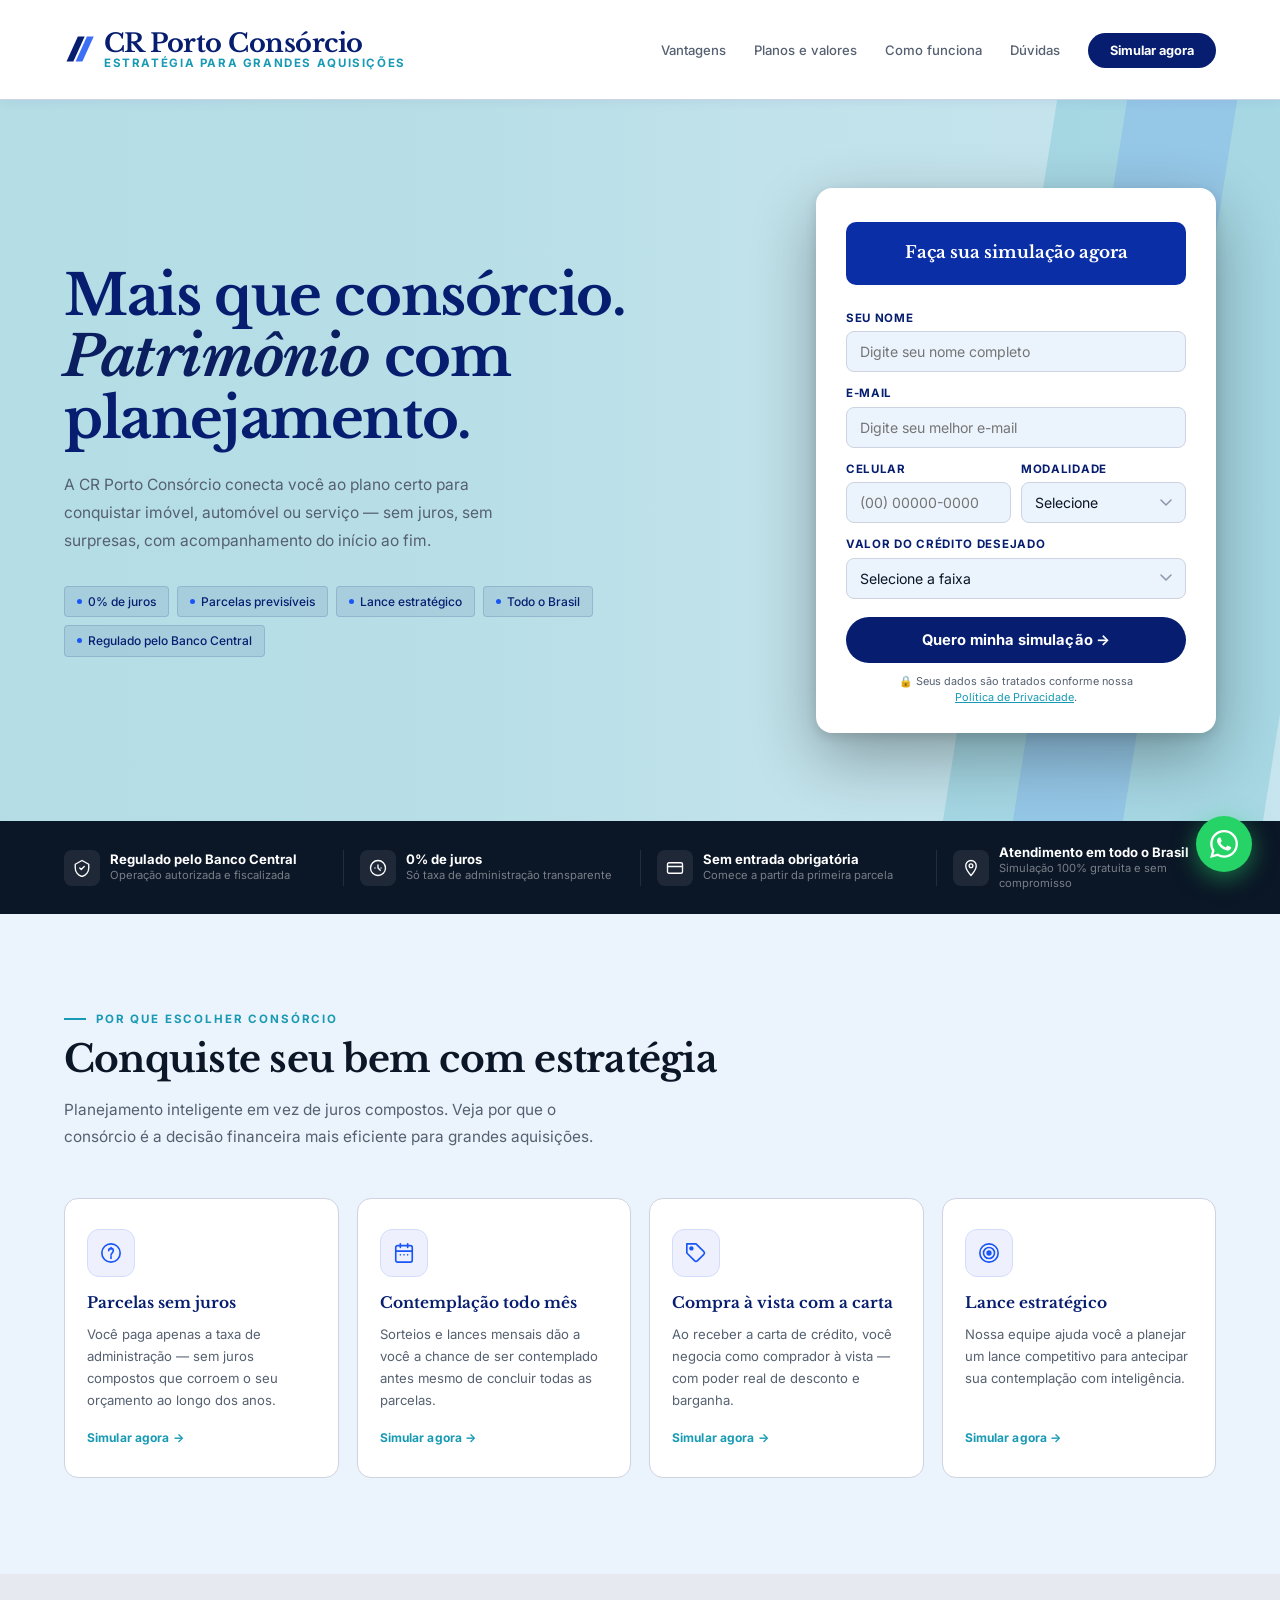
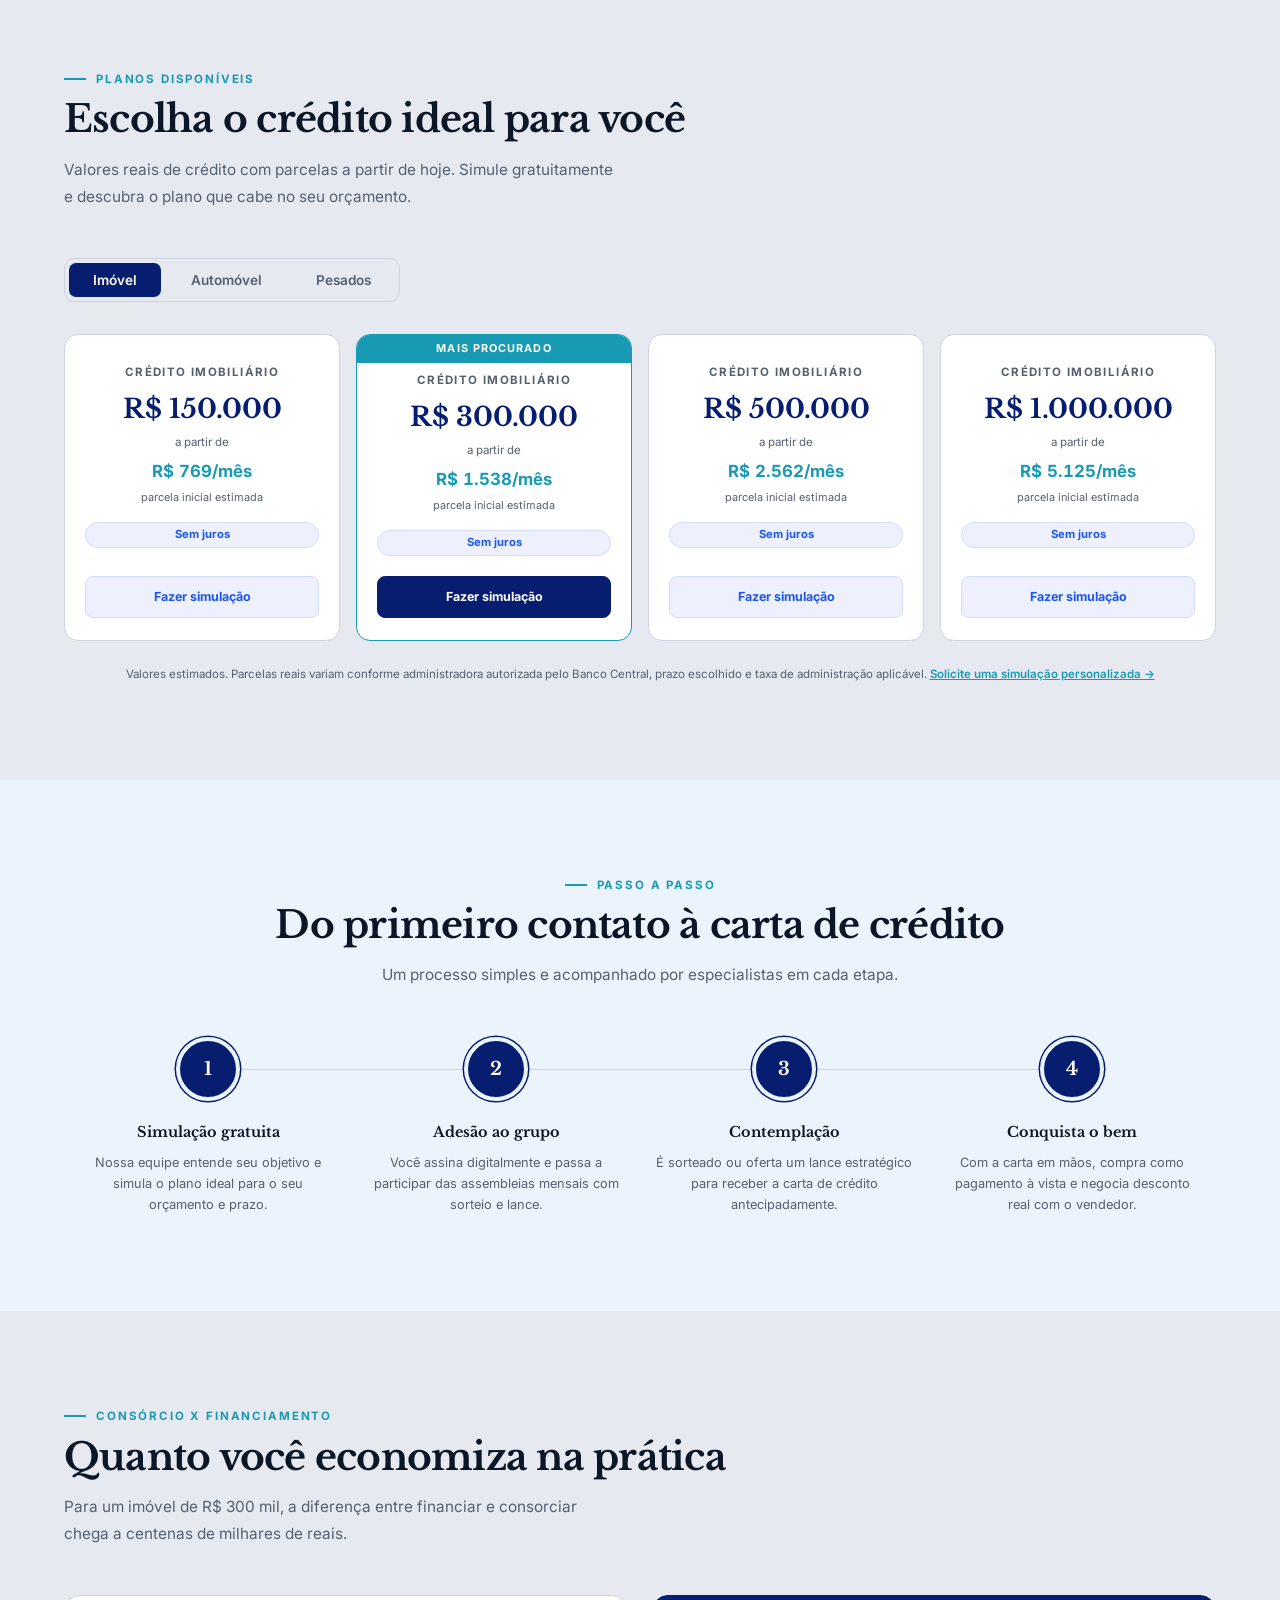
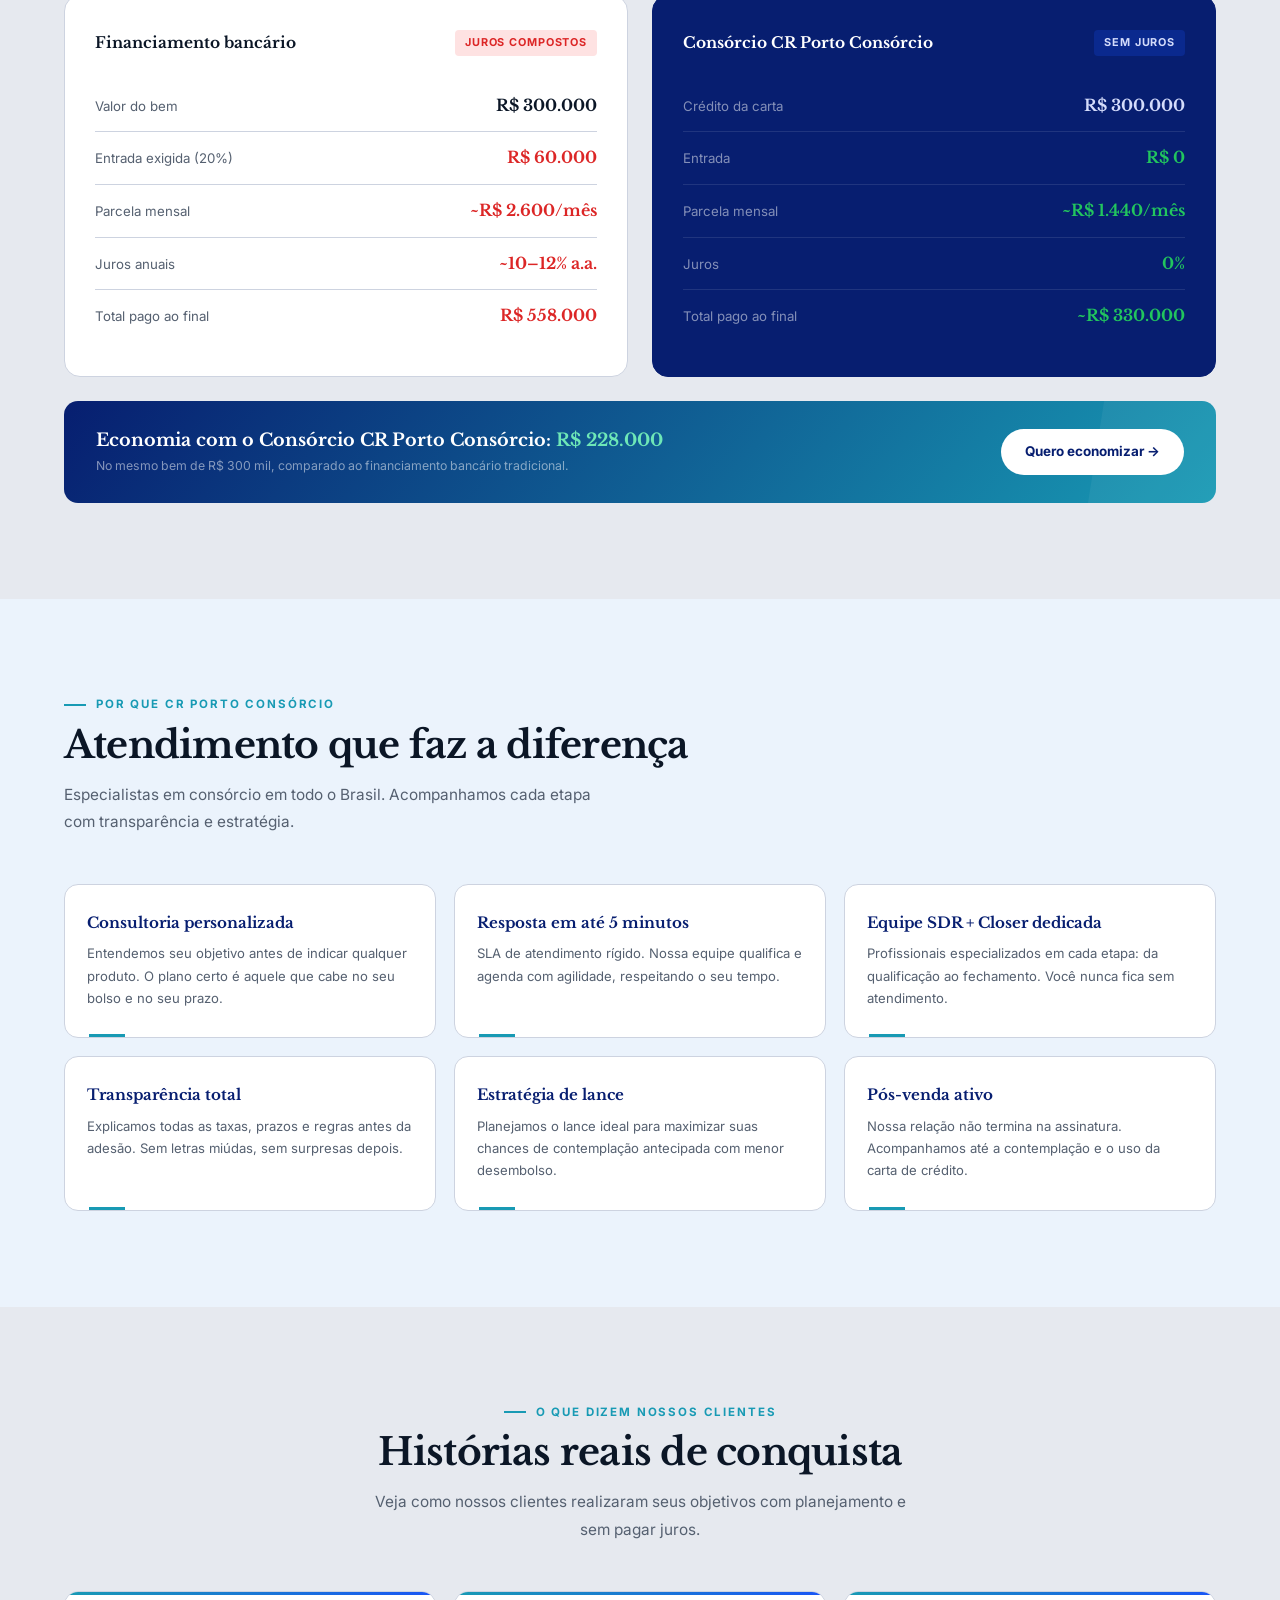
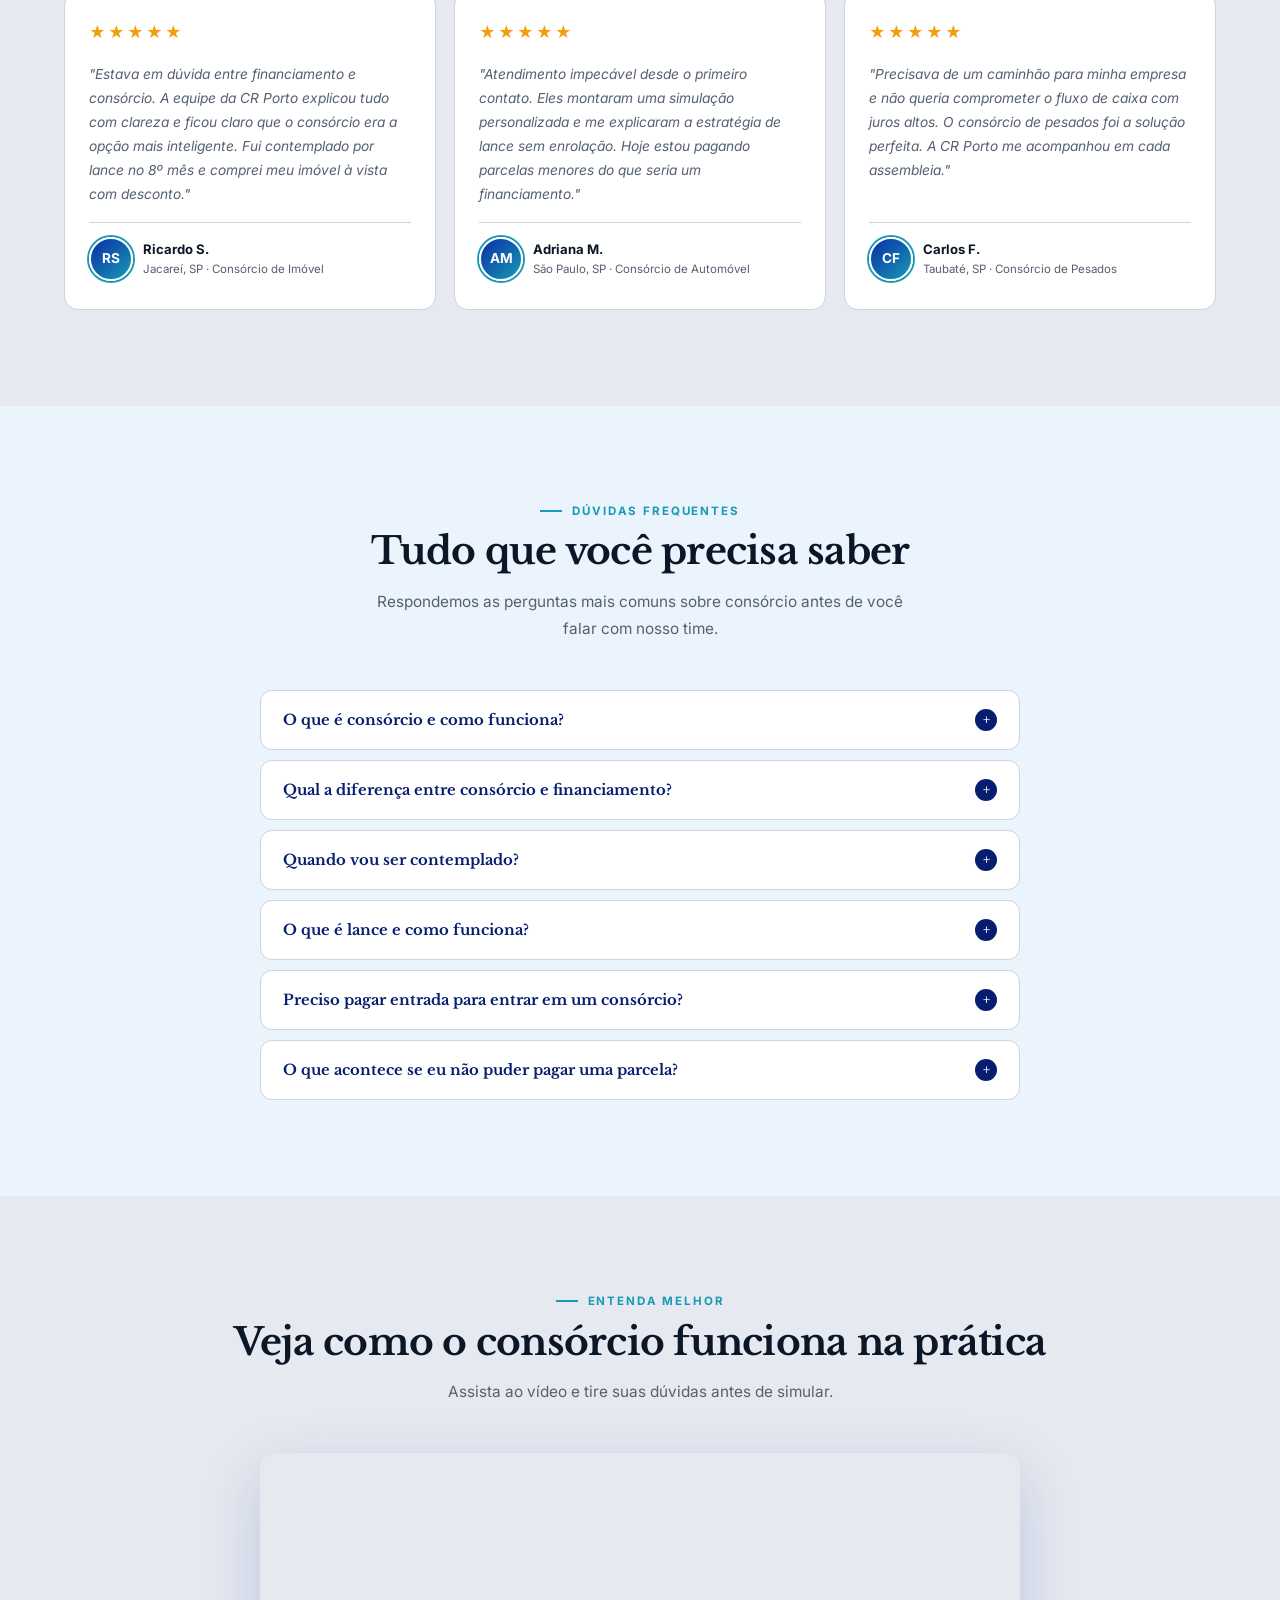
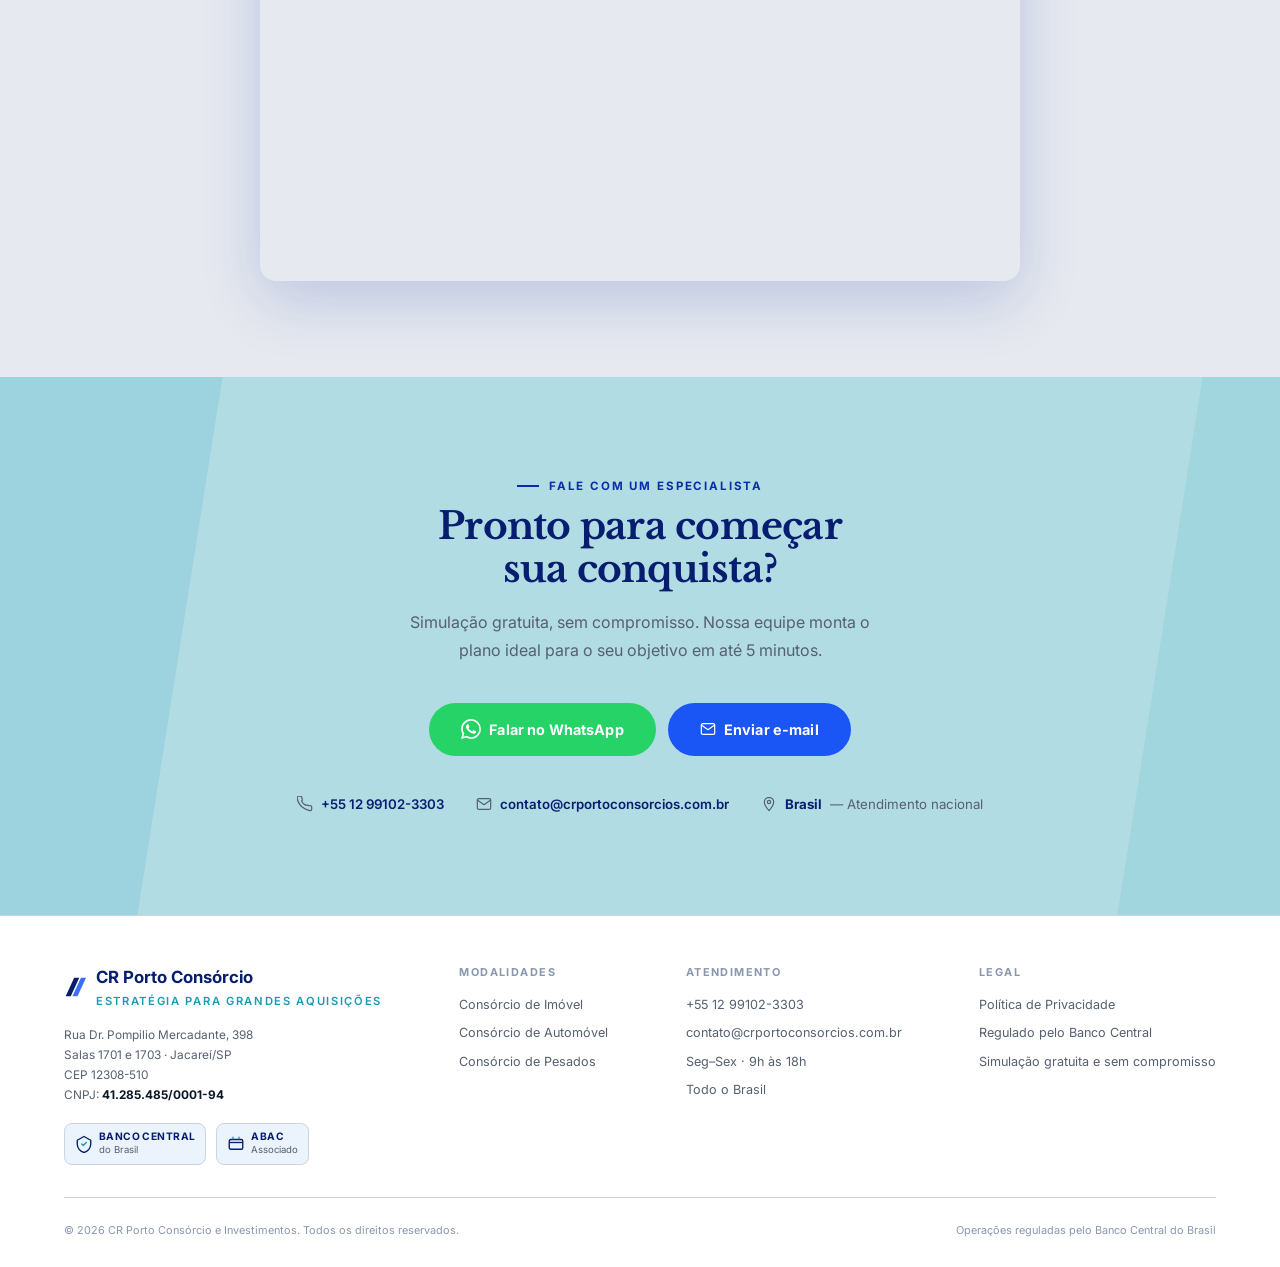
==== index-v2.html @ cae42ac0 "Publica site v2 (novo layout) como index.html; webhook de leads temporariamente sem destino Co-Autho" ====
<!DOCTYPE html>
<html lang="pt-BR">
<head>
<meta charset="UTF-8">
<meta name="viewport" content="width=device-width, initial-scale=1.0">
<meta name="description" content="CR Porto Consórcio — consórcio de imóvel, automóvel e pesados sem juros. Simulação gratuita, atendimento em todo o Brasil. Conquiste seu bem com planejamento.">
<title>CR Porto Consórcio | Consórcio sem juros — Imóvel, Automóvel e Pesados</title>
<link rel="preconnect" href="https://fonts.googleapis.com">
<link rel="stylesheet" href="https://fonts.googleapis.com/css2?family=Libre+Baskerville:ital,wght@0,400;0,700;1,400&family=Inter:wght@400;500;600;700&display=swap">

<style>
  /* === Layout: landing de consórcio, full-bleed sections, max 1160px inner === */
  :root {
    --navy:        #071E70;
    --navy-mid:    #092EA6;
    --teal:        #189ab4;   /* acento secundário — links, ícones */
    --blue:        #1A56F5;   /* acento primário — CTAs, destaques */
    --blue-light:  #D4DCFB;
    --blue-faint:  #EEF1FD;
    --hero-bg:     #B2DCE4;
    --off-white:   #EBF3FC;
    --gray-light:  #E6E9EF;
    --gray-mid:    #8A97AC;
    --graphite:    #0B1626;
    --fg:          #0B1626;
    --fg-muted:    #556070;
    --border:      #CDD3E0;
    --white:       #FFFFFF;
    --bg:          #EBF3FC;

    --font-display: 'Libre Baskerville', Georgia, serif;
    --font-body:    'Inter', system-ui, sans-serif;

    color-scheme: light;
  }

  *, *::before, *::after { box-sizing: border-box; margin: 0; padding: 0; }

  body {
    font-family: var(--font-body);
    background: var(--bg);
    color: var(--fg);
    line-height: 1.6;
    overflow-x: hidden;
  }

  /* ── ACESSIBILIDADE ── */
  :focus-visible {
    outline: 2.5px solid var(--blue);
    outline-offset: 3px;
    border-radius: 4px;
  }

  @media (prefers-reduced-motion: reduce) {
    *, *::before, *::after {
      animation-duration: .01ms !important;
      transition-duration: .01ms !important;
    }
  }

  /* ── SVG LOGO MARK ── */
  .logo-svg { display: block; flex-shrink: 0; }

  /* ── NAV ── */
  nav {
    position: sticky;
    top: env(safe-area-inset-top, 0px);
    z-index: 200;
    background: var(--white);
    display: flex;
    align-items: center;
    justify-content: space-between;
    padding: 0 clamp(16px, 5vw, 64px);
    height: 100px;
    gap: 24px;
    border-bottom: 1px solid var(--border);
    box-shadow: 0 1px 12px rgba(9,46,166,.06);
  }

  .nav-logo {
    display: flex;
    align-items: center;
    gap: 10px;
    text-decoration: none;
    flex-shrink: 0;
  }
  .nav-logo-text { display: flex; flex-direction: column; line-height: 1.1; }
  .nav-logo-name {
    font-family: var(--font-display);
    font-weight: 700;
    font-size: 1.6rem;
    color: var(--navy);
    letter-spacing: -0.02em;
  }
  .nav-logo-tag {
    font-size: 0.72rem;
    font-weight: 700;
    letter-spacing: 0.14em;
    text-transform: uppercase;
    color: var(--teal);
  }

  .nav-links {
    display: flex;
    gap: 28px;
    list-style: none;
    align-items: center;
  }
  .nav-links a {
    font-size: 0.82rem;
    font-weight: 500;
    color: var(--fg-muted);
    text-decoration: none;
    transition: color .2s;
  }
  .nav-links a:hover { color: var(--navy); }
  .nav-cta {
    background: var(--navy) !important;
    color: var(--white) !important;
    font-weight: 700 !important;
    font-size: 0.8rem !important;
    padding: 10px 22px;
    border-radius: 100px;
    white-space: nowrap;
    transition: background .18s !important;
  }
  .nav-cta:hover { background: var(--teal) !important; }

  .nav-menu-btn {
    display: none;
    background: none;
    border: none;
    cursor: pointer;
    padding: 4px;
    flex-direction: column;
    gap: 5px;
  }
  .nav-menu-btn span {
    display: block;
    width: 22px;
    height: 2px;
    background: var(--navy);
    border-radius: 2px;
  }

  /* ── HERO ── */
  .hero-scene {
    position: absolute;
    inset: 0;
    z-index: 1;
    pointer-events: none;
    background: linear-gradient(
      to right,
      rgba(178,220,228,0.92) 0%,
      rgba(178,220,228,0.72) 38%,
      rgba(178,220,228,0.28) 62%,
      rgba(178,220,228,0.08) 100%
    );
  }
  /* ── HERO ── */
  .hero {
    background: #C8E5EE url('https://images.pexels.com/photos/12263245/pexels-photo-12263245.jpeg?auto=compress&cs=tinysrgb&w=1600&fit=crop') center/cover no-repeat;
    position: relative;
    overflow: hidden;
    padding: clamp(52px, 7vw, 88px) clamp(16px, 5vw, 64px);
    display: grid;
    grid-template-columns: 1fr 400px;
    gap: 56px;
    align-items: center;
    min-height: 560px;
  }

  .hero-diag {
    position: absolute;
    inset: 0;
    pointer-events: none;
    z-index: 2;
    overflow: hidden;
  }
  .hero-diag::before {
    content: '';
    position: absolute;
    top: -15%; right: -40px;
    width: 320px; height: 130%;
    background: var(--teal);
    transform: skewX(-9deg);
    opacity: .18;
  }
  .hero-diag::after {
    content: '';
    position: absolute;
    top: -15%; right: 100px;
    width: 110px; height: 130%;
    background: var(--blue);
    transform: skewX(-9deg);
    opacity: .12;
  }

  .hero-text { position: relative; z-index: 2; }

  .hero h1 {
    font-family: var(--font-display);
    font-size: clamp(2.1rem, 4.8vw, 3.5rem);
    font-weight: 700;
    line-height: 1.1;
    color: var(--navy);
    text-wrap: balance;
    margin-bottom: 22px;
    letter-spacing: -.025em;
  }
  .hero h1 em {
    font-style: italic;
    color: #0A1E60;
  }

  .hero-sub {
    font-size: .97rem;
    color: var(--fg-muted);
    max-width: 480px;
    line-height: 1.78;
    margin-bottom: 32px;
  }

  .hero-tags {
    display: flex;
    flex-wrap: wrap;
    gap: 8px;
  }
  .hero-tag {
    display: flex;
    align-items: center;
    gap: 6px;
    background: rgba(7,30,112,.08);
    border: 1px solid rgba(7,30,112,.14);
    border-radius: 4px;
    padding: 5px 12px;
    font-size: .75rem;
    font-weight: 500;
    color: var(--navy);
    white-space: nowrap;
  }
  .hero-tag-dot {
    width: 5px; height: 5px;
    border-radius: 50%;
    background: var(--blue);
    flex-shrink: 0;
  }

  /* ── FORM CARD ── */
  .hero-form-wrap { position: relative; z-index: 2; }
  .form-card {
    background: var(--white);
    border-radius: 16px;
    padding: 34px 30px 28px;
    box-shadow: 0 24px 64px rgba(0,0,0,.32), 0 4px 12px rgba(0,0,0,.12);
  }
  .form-card-top {
    background: var(--navy-mid);
    border-radius: 10px;
    padding: 18px 20px;
    margin-bottom: 24px;
    text-align: center;
  }
  .form-card-top-title {
    font-family: var(--font-display);
    font-size: 1.05rem;
    font-weight: 700;
    color: var(--white);
  }

  .form-group {
    display: flex;
    flex-direction: column;
    gap: 4px;
    margin-bottom: 12px;
  }
  .form-group label {
    font-size: .72rem;
    font-weight: 700;
    color: var(--navy);
    letter-spacing: .06em;
    text-transform: uppercase;
  }
  .form-group input,
  .form-group select {
    border: 1.5px solid var(--border);
    border-radius: 8px;
    padding: 11px 13px;
    font-family: var(--font-body);
    font-size: .88rem;
    color: var(--fg);
    background: var(--off-white);
    outline: none;
    transition: border-color .18s, background .18s;
    width: 100%;
    -webkit-appearance: none;
    appearance: none;
  }
  .form-group select {
    background-image: url("data:image/svg+xml,%3Csvg xmlns='http://www.w3.org/2000/svg' width='12' height='8' viewBox='0 0 12 8'%3E%3Cpath d='M1 1l5 5 5-5' stroke='%238A97AC' stroke-width='1.5' fill='none' stroke-linecap='round' stroke-linejoin='round'/%3E%3C/svg%3E");
    background-repeat: no-repeat;
    background-position: right 13px center;
    padding-right: 36px;
  }
  .form-group input:focus,
  .form-group select:focus {
    border-color: var(--teal);
    background: var(--white);
  }
  .form-group input[aria-invalid="true"],
  .form-group select[aria-invalid="true"] {
    border-color: #DC2626;
  }
  .form-error {
    font-size: .72rem;
    color: #DC2626;
    display: none;
    margin-top: 2px;
  }
  .form-row { display: grid; grid-template-columns: 1fr 1fr; gap: 10px; }

  .btn-submit {
    width: 100%;
    background: var(--navy);
    color: var(--white);
    font-family: var(--font-body);
    font-weight: 700;
    font-size: .92rem;
    padding: 14px;
    border-radius: 100px;
    border: none;
    cursor: pointer;
    margin-top: 6px;
    transition: background .18s, transform .14s;
    letter-spacing: .01em;
  }
  .btn-submit:hover { background: var(--teal); transform: translateY(-1px); }

  .form-privacy {
    text-align: center;
    font-size: .68rem;
    color: var(--fg-muted);
    margin-top: 10px;
    line-height: 1.5;
  }
  .form-privacy a { color: var(--teal); text-decoration: underline; }

  /* ── TRUST STRIP ── */
  .trust-strip {
    background: var(--graphite);
    padding: 24px clamp(16px, 5vw, 64px);
  }
  .trust-inner {
    max-width: 1160px;
    margin: 0 auto;
    display: flex;
    justify-content: space-between;
    align-items: center;
    gap: 16px;
    flex-wrap: wrap;
  }
  .trust-item {
    display: flex;
    align-items: center;
    gap: 10px;
    flex: 1;
    min-width: 180px;
  }
  .trust-icon {
    width: 36px; height: 36px;
    border-radius: 8px;
    background: rgba(255,255,255,.08);
    display: flex; align-items: center; justify-content: center;
    font-size: 1rem;
    flex-shrink: 0;
  }
  .trust-text-title {
    font-size: .82rem;
    font-weight: 700;
    color: var(--white);
    line-height: 1.2;
  }
  .trust-text-sub {
    font-size: .70rem;
    color: rgba(255,255,255,.45);
    line-height: 1.3;
  }
  .trust-divider {
    width: 1px; height: 36px;
    background: rgba(255,255,255,.1);
    flex-shrink: 0;
  }

  /* ── SECTIONS ── */
  section { padding: clamp(56px, 8vw, 96px) clamp(16px, 5vw, 64px); }
  .section-inner { max-width: 1160px; margin: 0 auto; }
  .section-alt { background: var(--gray-light); }
  .section-header { margin-bottom: 48px; }
  .section-header.center { text-align: center; }
  .section-header.center .eyebrow { justify-content: center; }
  .section-header.center h2 { margin-inline: auto; }
  .section-header.center .section-lead { margin-inline: auto; }

  .eyebrow {
    display: flex;
    align-items: center;
    gap: 10px;
    font-size: .72rem;
    font-weight: 700;
    letter-spacing: .16em;
    text-transform: uppercase;
    color: var(--teal);
    margin-bottom: 10px;
  }
  .eyebrow::before {
    content: '';
    display: inline-block;
    width: 22px; height: 2px;
    background: var(--teal);
    flex-shrink: 0;
  }

  h2 {
    font-family: var(--font-display);
    font-size: clamp(1.6rem, 3.4vw, 2.35rem);
    font-weight: 700;
    line-height: 1.15;
    text-wrap: balance;
    color: var(--fg);
    margin-bottom: 14px;
    letter-spacing: -.02em;
  }

  .section-lead {
    font-size: .96rem;
    color: var(--fg-muted);
    max-width: 560px;
    line-height: 1.78;
  }

  /* ── VANTAGENS ── */
  .vant-grid {
    display: grid;
    grid-template-columns: repeat(4, 1fr);
    gap: 18px;
  }
  .vant-card {
    background: var(--white);
    border: 1px solid var(--border);
    border-radius: 14px;
    padding: 30px 22px;
    position: relative;
    overflow: hidden;
    transition: transform .2s, box-shadow .2s;
    display: flex;
    flex-direction: column;
    gap: 10px;
  }
  .vant-card::after {
    content: '';
    position: absolute;
    top: 0; left: 0; right: 0;
    height: 3px;
    background: var(--teal);
    transform: scaleX(0);
    transform-origin: left;
    transition: transform .25s;
  }
  .vant-card:hover { transform: translateY(-4px); box-shadow: 0 16px 40px rgba(9,46,166,.1); }
  .vant-card:hover::after { transform: scaleX(1); }
  .vant-icon {
    width: 48px; height: 48px;
    background: var(--blue-faint);
    border-radius: 12px;
    border: 1px solid var(--blue-light);
    display: flex;
    align-items: center;
    justify-content: center;
    font-size: 1.35rem;
    margin-bottom: 6px;
  }
  .vant-card h3 {
    font-family: var(--font-display);
    font-size: .96rem;
    font-weight: 700;
    color: var(--navy);
    line-height: 1.25;
  }
  .vant-card p { font-size: .82rem; color: var(--fg-muted); line-height: 1.7; flex: 1; }
  .vant-link {
    display: inline-flex;
    align-items: center;
    gap: 5px;
    font-size: .75rem;
    font-weight: 700;
    color: var(--teal);
    text-decoration: none;
    margin-top: 6px;
    transition: gap .18s;
    letter-spacing: .01em;
  }
  .vant-link:hover { gap: 9px; }

  /* ── TABELAS DE PREÇO ── */
  .price-tabs {
    display: flex;
    gap: 6px;
    background: var(--gray-light);
    padding: 4px;
    border-radius: 10px;
    width: fit-content;
    margin-bottom: 32px;
    border: 1px solid var(--border);
  }
  .price-tab {
    padding: 9px 24px;
    border-radius: 7px;
    border: none;
    cursor: pointer;
    font-family: var(--font-body);
    font-size: .85rem;
    font-weight: 600;
    color: var(--fg-muted);
    background: transparent;
    transition: all .18s;
  }
  .price-tab.active {
    background: var(--navy);
    color: var(--white);
  }
  .price-panel { display: none; }
  .price-panel.active { display: block; }

  .price-grid {
    display: grid;
    grid-template-columns: repeat(4, 1fr);
    gap: 16px;
  }
  .price-card {
    background: var(--white);
    border: 1.5px solid var(--border);
    border-radius: 14px;
    padding: 28px 20px 22px;
    text-align: center;
    transition: transform .2s, box-shadow .2s, border-color .2s;
    position: relative;
    overflow: hidden;
    display: flex;
    flex-direction: column;
    gap: 4px;
  }
  .price-card:hover {
    transform: translateY(-4px);
    box-shadow: 0 16px 40px rgba(9,46,166,.12);
    border-color: var(--teal);
  }
  .price-card.popular { border-color: var(--teal); }
  .price-card.popular::before {
    content: 'MAIS PROCURADO';
    position: absolute;
    top: 0; left: 0; right: 0;
    background: var(--teal);
    color: var(--white);
    font-size: .68rem;
    font-weight: 700;
    letter-spacing: .1em;
    padding: 5px;
    text-align: center;
  }
  .price-card.popular { padding-top: 36px; }

  .price-label {
    font-size: .72rem;
    font-weight: 700;
    letter-spacing: .12em;
    text-transform: uppercase;
    color: var(--fg-muted);
    margin-bottom: 10px;
  }
  .price-credit {
    font-family: var(--font-display);
    font-size: 1.65rem;
    font-weight: 700;
    color: var(--navy);
    font-variant-numeric: tabular-nums;
    line-height: 1;
    margin-bottom: 8px;
  }
  .price-from { font-size: .72rem; color: var(--fg-muted); line-height: 1.4; margin-bottom: 4px; }
  .price-installment {
    font-variant-numeric: tabular-nums;
    color: var(--teal);
    font-weight: 700;
    font-size: 1.05rem;
  }
  .price-installment-label { font-size: .68rem; color: var(--fg-muted); margin-bottom: 4px; }
  .price-tag {
    display: inline-block;
    background: var(--blue-faint);
    color: var(--blue);
    border: 1px solid var(--blue-light);
    font-size: .70rem;
    font-weight: 700;
    padding: 3px 10px;
    border-radius: 100px;
    margin-top: 8px;
    margin-bottom: 16px;
  }
  .price-cta {
    display: block;
    padding: 10px;
    border-radius: 8px;
    background: var(--blue-faint);
    color: var(--blue);
    font-size: .78rem;
    font-weight: 700;
    text-decoration: none;
    border: 1px solid var(--blue-light);
    transition: background .18s, color .18s;
    margin-top: auto;
  }
  .price-cta:hover { background: var(--teal); color: var(--white); border-color: var(--teal); }
  .price-card.popular .price-cta {
    background: var(--navy);
    color: var(--white);
    border-color: var(--navy);
  }
  .price-card.popular .price-cta:hover { background: var(--teal); border-color: var(--teal); }
  .price-note {
    font-size: .72rem;
    color: var(--fg-muted);
    margin-top: 24px;
    text-align: center;
    line-height: 1.6;
  }

  /* ── COMO FUNCIONA ── */
  .steps {
    display: grid;
    grid-template-columns: repeat(4, 1fr);
    gap: 0;
    position: relative;
  }
  .steps::before {
    content: '';
    position: absolute;
    top: 32px;
    left: calc(12.5% + 20px);
    right: calc(12.5% + 20px);
    height: 1px;
    background: var(--border);
    z-index: 0;
  }
  .step {
    display: flex;
    flex-direction: column;
    align-items: center;
    text-align: center;
    padding: 0 16px;
    position: relative;
    z-index: 1;
  }
  .step-num {
    width: 64px; height: 64px;
    border-radius: 50%;
    background: var(--navy);
    color: var(--white);
    font-family: var(--font-display);
    font-size: 1.15rem;
    font-weight: 700;
    display: flex;
    align-items: center;
    justify-content: center;
    margin-bottom: 20px;
    border: 4px solid var(--bg);
    box-shadow: 0 0 0 1.5px var(--navy);
    flex-shrink: 0;
  }
  .step h4 {
    font-family: var(--font-display);
    font-size: .9rem;
    font-weight: 700;
    color: var(--fg);
    margin-bottom: 8px;
    text-wrap: balance;
  }
  .step p { font-size: .8rem; color: var(--fg-muted); line-height: 1.65; }

  /* ── COMPARATIVO ── */
  .comp-wrap {
    display: grid;
    grid-template-columns: 1fr 1fr;
    gap: 24px;
    align-items: start;
  }
  .comp-card {
    border-radius: 16px;
    padding: 34px 30px;
    border: 1px solid var(--border);
  }
  .comp-card.comp-bad { background: var(--white); }
  .comp-card.comp-good { background: var(--navy); border-color: var(--navy); }
  .comp-header {
    display: flex;
    align-items: center;
    justify-content: space-between;
    margin-bottom: 24px;
  }
  .comp-title {
    font-family: var(--font-display);
    font-size: .96rem;
    font-weight: 700;
  }
  .comp-bad .comp-title { color: var(--fg); }
  .comp-good .comp-title { color: var(--white); }
  .comp-badge {
    font-size: .68rem;
    font-weight: 700;
    letter-spacing: .08em;
    text-transform: uppercase;
    padding: 4px 10px;
    border-radius: 4px;
  }
  .comp-bad .comp-badge { background: #FEE2E2; color: #DC2626; }
  .comp-good .comp-badge { background: rgba(18,68,212,.3); color: var(--blue-light); }
  .comp-rows { display: flex; flex-direction: column; gap: 0; }
  .comp-row {
    display: flex;
    justify-content: space-between;
    align-items: baseline;
    padding: 13px 0;
    border-bottom: 1px solid;
  }
  .comp-bad .comp-row { border-color: var(--border); }
  .comp-good .comp-row { border-color: rgba(255,255,255,.1); }
  .comp-row:last-child { border-bottom: none; }
  .comp-row-label { font-size: .83rem; }
  .comp-bad .comp-row-label { color: var(--fg-muted); }
  .comp-good .comp-row-label { color: rgba(255,255,255,.5); }
  .comp-row-val {
    font-family: var(--font-display);
    font-size: 1rem;
    font-weight: 700;
    font-variant-numeric: tabular-nums;
  }
  .comp-bad .comp-row-val { color: #DC2626; }
  .comp-good .comp-row-val { color: #22C55E; }
  .comp-row-val.val-neutral { color: var(--blue-light); }

  .comp-saving {
    grid-column: 1 / -1;
    background: linear-gradient(130deg, var(--navy) 0%, var(--teal) 100%);
    border-radius: 14px;
    padding: 28px 32px;
    display: flex;
    align-items: center;
    justify-content: space-between;
    gap: 24px;
    flex-wrap: wrap;
    position: relative;
    overflow: hidden;
  }
  .comp-saving::before {
    content: '';
    position: absolute;
    top: -30%; right: -40px;
    width: 160px; height: 160%;
    background: rgba(255,255,255,.05);
    transform: skewX(-9deg);
  }
  .saving-body { position: relative; z-index: 1; }
  .saving-title {
    font-family: var(--font-display);
    font-size: 1.1rem;
    font-weight: 700;
    color: var(--white);
    line-height: 1.3;
    text-wrap: balance;
    margin-bottom: 4px;
  }
  .saving-title em { font-style: normal; color: #6EE7B7; }
  .saving-sub { font-size: .77rem; color: rgba(255,255,255,.5); }
  .saving-cta {
    background: var(--white);
    color: var(--navy);
    font-weight: 700;
    font-size: .84rem;
    padding: 12px 24px;
    border-radius: 100px;
    text-decoration: none;
    white-space: nowrap;
    transition: opacity .18s;
    flex-shrink: 0;
    position: relative;
    z-index: 1;
  }
  .saving-cta:hover { opacity: .88; }

  /* ── POR QUÊ CR ── */
  .why-grid {
    display: grid;
    grid-template-columns: repeat(3, 1fr);
    gap: 18px;
  }
  .why-card {
    background: var(--white);
    border: 1px solid var(--border);
    border-radius: 14px;
    padding: 28px 22px;
    position: relative;
    overflow: hidden;
    transition: box-shadow .2s, transform .2s;
  }
  .why-card:hover { box-shadow: 0 10px 32px rgba(9,46,166,.08); transform: translateY(-2px); }
  .why-card::after {
    content: '';
    position: absolute;
    bottom: 0; left: 24px;
    width: 36px; height: 3px;
    background: var(--teal);
  }
  .why-card h4 {
    font-family: var(--font-display);
    font-size: .94rem;
    font-weight: 700;
    color: var(--navy);
    margin-bottom: 10px;
    line-height: 1.3;
  }
  .why-card p { font-size: .82rem; color: var(--fg-muted); line-height: 1.7; }

  /* ── DEPOIMENTOS ── */
  .testi-grid {
    display: grid;
    grid-template-columns: repeat(3, 1fr);
    gap: 18px;
  }
  .testi-card {
    background: var(--white);
    border: 1px solid var(--border);
    border-radius: 14px;
    padding: 28px 24px;
    display: flex;
    flex-direction: column;
    gap: 16px;
    position: relative;
    overflow: hidden;
  }
  .testi-card::before {
    content: '';
    position: absolute;
    top: 0; left: 0; right: 0;
    height: 3px;
    background: linear-gradient(90deg, var(--teal), var(--blue));
  }
  .testi-stars { color: #F59E0B; font-size: 1rem; letter-spacing: 2px; }
  .testi-text {
    font-size: .86rem;
    color: var(--fg-muted);
    line-height: 1.75;
    flex: 1;
    font-style: italic;
  }
  .testi-author {
    display: flex;
    align-items: center;
    gap: 10px;
    border-top: 1px solid var(--border);
    padding-top: 14px;
  }
  .testi-avatar {
    width: 44px; height: 44px;
    border-radius: 50%;
    background: linear-gradient(135deg, var(--navy-mid), var(--teal));
    border: 2px solid var(--white);
    box-shadow: 0 0 0 2px var(--teal);
    display: flex; align-items: center; justify-content: center;
    font-weight: 700;
    font-size: .85rem;
    color: var(--white);
    flex-shrink: 0;
  }
  .testi-name { font-size: .82rem; font-weight: 700; color: var(--fg); }
  .testi-city { font-size: .72rem; color: var(--fg-muted); }

  /* ── FAQ ── */
  .faq-list {
    display: flex;
    flex-direction: column;
    gap: 10px;
    max-width: 760px;
    margin: 0 auto;
  }
  .faq-item {
    background: var(--white);
    border: 1px solid var(--border);
    border-radius: 12px;
    overflow: hidden;
  }
  .faq-q {
    width: 100%;
    background: none;
    border: none;
    cursor: pointer;
    display: flex;
    align-items: center;
    justify-content: space-between;
    padding: 18px 22px;
    gap: 16px;
    text-align: left;
    font-family: var(--font-display);
    font-size: .92rem;
    font-weight: 700;
    color: var(--navy);
    transition: background .15s;
  }
  .faq-q:hover { background: var(--blue-faint); }
  .faq-q[aria-expanded="true"] { background: var(--blue-faint); }
  .faq-icon {
    width: 22px; height: 22px;
    border-radius: 50%;
    background: var(--navy);
    color: var(--white);
    display: flex; align-items: center; justify-content: center;
    font-size: .8rem;
    flex-shrink: 0;
    transition: transform .2s;
    line-height: 1;
  }
  .faq-q[aria-expanded="true"] .faq-icon { transform: rotate(45deg); }
  .faq-a {
    display: none;
    padding: 0 22px 18px;
    font-size: .84rem;
    color: var(--fg-muted);
    line-height: 1.75;
  }
  .faq-a.open { display: block; }

  /* ── CTA ── */
  .cta-section {
    background: var(--hero-bg);
    padding: clamp(64px, 8vw, 100px) clamp(16px, 5vw, 64px);
    text-align: center;
    position: relative;
    overflow: hidden;
  }
  .cta-section::before {
    content: '';
    position: absolute;
    top: -20%; left: -60px;
    width: 240px; height: 140%;
    background: var(--teal);
    transform: skewX(-9deg);
    opacity: .14;
    pointer-events: none;
  }
  .cta-section::after {
    content: '';
    position: absolute;
    top: -20%; right: -60px;
    width: 180px; height: 140%;
    background: var(--teal);
    transform: skewX(-9deg);
    opacity: .1;
    pointer-events: none;
  }
  .cta-section .section-inner { position: relative; z-index: 1; }
  .cta-section .eyebrow { color: var(--navy-mid); justify-content: center; }
  .cta-section .eyebrow::before { background: var(--navy-mid); }
  .cta-section h2 { color: var(--navy); margin-inline: auto; max-width: 640px; }
  .cta-lead {
    font-size: 1rem;
    color: var(--fg-muted);
    max-width: 480px;
    margin: 16px auto 38px;
    line-height: 1.78;
  }
  .cta-btns {
    display: flex;
    gap: 12px;
    justify-content: center;
    flex-wrap: wrap;
    margin-bottom: 38px;
  }
  .btn-primary {
    background: var(--blue);
    color: var(--white);
    font-family: var(--font-body);
    font-weight: 700;
    font-size: .9rem;
    padding: 15px 32px;
    border-radius: 100px;
    border: none;
    cursor: pointer;
    text-decoration: none;
    display: inline-flex;
    align-items: center;
    gap: 8px;
    transition: transform .15s, box-shadow .15s;
    letter-spacing: .01em;
  }
  .btn-primary:hover { transform: translateY(-2px); box-shadow: 0 10px 30px rgba(18,68,212,.45); }
  .btn-whatsapp {
    background: #25D366;
    color: var(--white);
    font-family: var(--font-body);
    font-weight: 700;
    font-size: .9rem;
    padding: 15px 32px;
    border-radius: 100px;
    border: none;
    cursor: pointer;
    text-decoration: none;
    display: inline-flex;
    align-items: center;
    gap: 8px;
    transition: transform .15s, box-shadow .15s;
    letter-spacing: .01em;
  }
  .btn-whatsapp:hover { transform: translateY(-2px); box-shadow: 0 10px 30px rgba(37,211,102,.4); }

  .contact-row {
    display: flex;
    gap: 32px;
    justify-content: center;
    flex-wrap: wrap;
  }
  .contact-item {
    display: flex;
    align-items: center;
    gap: 8px;
    color: var(--fg-muted);
    font-size: .83rem;
  }
  .contact-item a {
    color: var(--navy);
    font-weight: 600;
    text-decoration: none;
    transition: color .18s;
  }
  .contact-item a:hover { color: var(--teal); text-decoration: underline; }

  /* ── FOOTER ── */
  footer {
    background: var(--white);
    padding: 48px clamp(16px, 5vw, 64px) 28px;
    border-top: 1px solid var(--border);
  }
  .footer-inner {
    max-width: 1160px;
    margin: 0 auto;
    display: flex;
    justify-content: space-between;
    align-items: flex-start;
    gap: 40px;
    flex-wrap: wrap;
    padding-bottom: 32px;
    border-bottom: 1px solid var(--border);
    margin-bottom: 24px;
  }
  .f-logo-name { font-family: var(--font-body); font-size: 1.05rem; font-weight: 700; color: var(--navy); }
  .f-logo-tag { font-size: .70rem; font-weight: 600; letter-spacing: .15em; text-transform: uppercase; color: var(--teal); margin-top: 2px; }
  .footer-brand p { font-size: .74rem; color: var(--fg-muted); margin-top: 14px; max-width: 230px; line-height: 1.7; }
  .footer-col h5 { font-size: .68rem; font-weight: 700; letter-spacing: .13em; text-transform: uppercase; color: var(--gray-mid); margin-bottom: 14px; }
  .footer-col ul { list-style: none; display: flex; flex-direction: column; gap: 8px; }
  .footer-col li { font-size: .79rem; color: var(--fg-muted); }
  .footer-col a { color: var(--fg-muted); text-decoration: none; transition: color .18s; }
  .footer-col a:hover { color: var(--navy); text-decoration: underline; }
  .footer-bottom {
    max-width: 1160px; margin: 0 auto;
    font-size: .68rem;
    color: var(--gray-mid);
    display: flex;
    justify-content: space-between;
    flex-wrap: wrap;
    gap: 8px;
    align-items: center;
  }
  .footer-bottom a { color: var(--teal); text-decoration: underline; }

  /* ── SELOS INSTITUCIONAIS ── */
  .footer-seals {
    display: flex;
    gap: 10px;
    flex-wrap: wrap;
    margin-top: 18px;
    align-items: center;
  }
  .seal-badge {
    display: flex;
    align-items: center;
    gap: 6px;
    border: 1px solid var(--border);
    border-radius: 8px;
    padding: 6px 10px;
    background: var(--off-white);
  }
  .seal-badge svg { flex-shrink: 0; }
  .seal-badge-text { font-size: .64rem; font-weight: 700; color: var(--navy); line-height: 1.2; text-transform: uppercase; letter-spacing: .04em; }
  .seal-badge-sub { font-size: .60rem; color: var(--fg-muted); font-weight: 400; text-transform: none; letter-spacing: 0; }

  /* ── FORM SUCCESS ── */
  .form-success {
    text-align: center;
    padding: 20px 0;
  }
  .form-success-icon { font-size: 2.4rem; margin-bottom: 12px; }
  .form-success h4 { font-family: var(--font-display); font-size: 1.05rem; color: var(--navy); margin-bottom: 6px; }
  .form-success p { font-size: .8rem; color: var(--fg-muted); line-height: 1.6; }

  /* ── WHATSAPP FLOAT ── */
  .whatsapp-float {
    position: fixed;
    bottom: 28px;
    right: 28px;
    z-index: 300;
    width: 56px; height: 56px;
    border-radius: 50%;
    background: #25D366;
    box-shadow: 0 6px 24px rgba(37,211,102,.5);
    display: flex; align-items: center; justify-content: center;
    text-decoration: none;
    transition: transform .2s, box-shadow .2s;
  }
  .whatsapp-float:hover { transform: scale(1.08); box-shadow: 0 10px 32px rgba(37,211,102,.6); }
  .whatsapp-float svg { width: 28px; height: 28px; fill: white; }

  /* ── MODAL PRIVACIDADE ── */
  .modal-overlay {
    display: none;
    position: fixed;
    inset: 0;
    background: rgba(0,0,0,.55);
    z-index: 400;
    align-items: center;
    justify-content: center;
    padding: 16px;
  }
  .modal-overlay.open { display: flex; }
  .modal-box {
    background: var(--white);
    border-radius: 16px;
    padding: 36px 32px 28px;
    max-width: 600px;
    width: 100%;
    max-height: 85vh;
    overflow-y: auto;
    position: relative;
  }
  .modal-close {
    position: absolute;
    top: 16px; right: 16px;
    background: var(--gray-light);
    border: none;
    border-radius: 50%;
    width: 32px; height: 32px;
    cursor: pointer;
    font-size: 1rem;
    display: flex; align-items: center; justify-content: center;
    color: var(--fg-muted);
    transition: background .15s;
  }
  .modal-close:hover { background: var(--border); }
  .modal-box h3 {
    font-family: var(--font-display);
    font-size: 1.2rem;
    color: var(--navy);
    margin-bottom: 18px;
    padding-right: 32px;
    line-height: 1.3;
  }
  .modal-box h4 {
    font-size: .82rem;
    font-weight: 700;
    color: var(--navy);
    margin: 18px 0 6px;
    text-transform: uppercase;
    letter-spacing: .06em;
  }
  .modal-box p, .modal-box li {
    font-size: .82rem;
    color: var(--fg-muted);
    line-height: 1.75;
  }
  .modal-box ul { padding-left: 18px; margin-top: 6px; }
  .modal-box li { margin-bottom: 4px; }

  /* ── RESPONSIVE ── */
  @media (max-width: 1000px) {
    .vant-grid { grid-template-columns: 1fr 1fr; }
    .price-grid { grid-template-columns: 1fr 1fr; }
    .steps { grid-template-columns: 1fr 1fr; gap: 32px; }
    .steps::before { display: none; }
    .why-grid { grid-template-columns: 1fr 1fr; }
    .testi-grid { grid-template-columns: 1fr 1fr; }
    .comp-wrap { grid-template-columns: 1fr; }
    .trust-inner { gap: 12px; }
    .trust-divider { display: none; }
  }

  @media (max-width: 860px) {
    .hero { grid-template-columns: 1fr; min-height: auto; gap: 32px; }
    .hero-diag { display: none; }
    .hero-form-wrap { max-width: 100%; width: 100%; }
    .nav-links {
      display: none;
      position: absolute;
      top: 100%;
      left: 0; right: 0;
      background: var(--white);
      flex-direction: column;
      padding: 16px 24px 20px;
      border-top: 1px solid var(--border);
      box-shadow: 0 8px 24px rgba(0,0,0,.08);
      gap: 4px;
      z-index: 199;
    }
    .nav-links.nav-open { display: flex; }
    .nav-links a { padding: 10px 0; font-size: .9rem; border-bottom: 1px solid var(--gray-light); }
    .nav-links li:last-child a { border-bottom: none; }
    .nav-cta { margin-top: 8px; text-align: center; border-radius: 6px !important; padding: 12px !important; }
    .nav-menu-btn { display: flex; }
    nav { position: sticky; }
  }

  @media (max-width: 600px) {
    nav { height: 68px; padding: 0 16px; }
    .nav-logo-name { font-size: 1.15rem; }
    .hero { padding: 36px 16px 40px; gap: 28px; }
    .hero h1 { font-size: 2rem; }
    .hero-sub { font-size: .9rem; }
    .hero-tags { gap: 6px; }
    .hero-tag { font-size: .70rem; padding: 4px 10px; }
    .form-card { padding: 24px 16px 20px; }
    .form-card-top { padding: 14px 16px; }
    .form-row { grid-template-columns: 1fr; }
    section { padding: 40px 16px; }
    .vant-grid { grid-template-columns: 1fr; }
    .price-grid { grid-template-columns: 1fr; }
    .price-tabs { flex-wrap: wrap; width: 100%; }
    .price-tab { flex: 1; text-align: center; font-size: .78rem; padding: 8px 10px; }
    .steps { grid-template-columns: 1fr; gap: 28px; }
    .step { flex-direction: row; text-align: left; gap: 16px; align-items: flex-start; }
    .step-num { width: 44px; height: 44px; font-size: .95rem; flex-shrink: 0; margin-bottom: 0; }
    .why-grid { grid-template-columns: 1fr; }
    .testi-grid { grid-template-columns: 1fr; }
    .comp-wrap { grid-template-columns: 1fr; }
    .comp-card { padding: 24px 18px; }
    .comp-saving { padding: 20px 18px; flex-direction: column; gap: 16px; }
    .cta-section { padding: 48px 16px; }
    .cta-btns { flex-direction: column; align-items: center; }
    .btn-primary, .btn-whatsapp { width: 100%; justify-content: center; }
    .contact-row { flex-direction: column; gap: 12px; align-items: center; }
    footer { padding: 36px 16px 24px; }
    .footer-inner { flex-direction: column; gap: 28px; }
    .footer-bottom { flex-direction: column; text-align: center; gap: 4px; }
    h2 { font-size: 1.5rem; }
    .section-header { margin-bottom: 28px; }
    .trust-strip { padding: 16px; }
    .trust-item { min-width: 140px; }
    .whatsapp-float { bottom: 20px; right: 16px; }
    .modal-box { padding: 28px 20px 24px; }
  }

  @media (max-width: 380px) {
    .hero h1 { font-size: 1.7rem; }
    .price-tab { font-size: .72rem; padding: 7px 6px; }
  }
</style>
</head>
<body>

<!-- NAV -->
<nav>
  <a href="#inicio" class="nav-logo">
    <svg class="logo-svg" width="30" height="34" viewBox="0 0 26 30" fill="none" aria-hidden="true">
      <path d="M2 26L12 4H18L8 26H2Z" fill="#071E70"/>
      <path d="M10 26L20 4H26L16 26H10Z" fill="#1A56F5" opacity="0.85"/>
    </svg>
    <div class="nav-logo-text">
      <span class="nav-logo-name">CR Porto Consórcio</span>
      <span class="nav-logo-tag">Estratégia para grandes aquisições</span>
    </div>
  </a>
  <ul class="nav-links">
    <li><a href="#vantagens">Vantagens</a></li>
    <li><a href="#planos">Planos e valores</a></li>
    <li><a href="#como-funciona">Como funciona</a></li>
    <li><a href="#faq">Dúvidas</a></li>
    <li><a href="#simulacao" class="nav-cta">Simular agora</a></li>
  </ul>
  <button class="nav-menu-btn" aria-label="Menu" aria-expanded="false"><span></span><span></span><span></span></button>
</nav>

<!-- HERO -->
<section class="hero" id="inicio">
  <!-- Overlay de legibilidade sobre a foto de fundo -->
  <div class="hero-scene" aria-hidden="true"></div>
  <div class="hero-diag" aria-hidden="true"></div>

  <div class="hero-text">
    <h1>Mais que consórcio.<br><em>Patrimônio</em> com planejamento.</h1>
    <p class="hero-sub">A CR Porto Consórcio conecta você ao plano certo para conquistar imóvel, automóvel ou serviço — sem juros, sem surpresas, com acompanhamento do início ao fim.</p>
    <div class="hero-tags">
      <span class="hero-tag"><span class="hero-tag-dot"></span>0% de juros</span>
      <span class="hero-tag"><span class="hero-tag-dot"></span>Parcelas previsíveis</span>
      <span class="hero-tag"><span class="hero-tag-dot"></span>Lance estratégico</span>
      <span class="hero-tag"><span class="hero-tag-dot"></span>Todo o Brasil</span>
      <span class="hero-tag"><span class="hero-tag-dot"></span>Regulado pelo Banco Central</span>
    </div>
  </div>

  <div class="hero-form-wrap" id="simulacao">
    <div class="form-card">
      <div class="form-card-top">
        <div class="form-card-top-title">Faça sua simulação agora</div>
      </div>
      <div id="form-body">
        <div class="form-group">
          <label for="f-nome">Seu nome</label>
          <input type="text" id="f-nome" placeholder="Digite seu nome completo" autocomplete="name" aria-describedby="err-nome">
          <span class="form-error" id="err-nome" role="alert">Por favor, informe seu nome.</span>
        </div>
        <div class="form-group">
          <label for="f-email">E-mail</label>
          <input type="email" id="f-email" placeholder="Digite seu melhor e-mail" autocomplete="email">
        </div>
        <div class="form-row">
          <div class="form-group">
            <label for="f-tel">Celular</label>
            <input type="tel" id="f-tel" placeholder="(00) 00000-0000" autocomplete="tel" aria-describedby="err-tel">
            <span class="form-error" id="err-tel" role="alert">Por favor, informe seu celular.</span>
          </div>
          <div class="form-group">
            <label for="f-tipo">Modalidade</label>
            <select id="f-tipo" aria-describedby="err-tipo">
              <option value="">Selecione</option>
              <option>Imóvel</option>
              <option>Automóvel</option>
              <option>Pesados</option>
            </select>
            <span class="form-error" id="err-tipo" role="alert">Selecione uma modalidade.</span>
          </div>
        </div>
        <div class="form-group">
          <label for="f-valor">Valor do crédito desejado</label>
          <select id="f-valor">
            <option value="">Selecione a faixa</option>
            <option>Até R$ 50 mil</option>
            <option>R$ 50 mil – R$ 150 mil</option>
            <option>R$ 150 mil – R$ 300 mil</option>
            <option>R$ 300 mil – R$ 500 mil</option>
            <option>R$ 500 mil – R$ 1 milhão</option>
            <option>Acima de R$ 1 milhão</option>
          </select>
        </div>
        <button class="btn-submit" id="form-btn">Quero minha simulação →</button>
        <p class="form-privacy">🔒 Seus dados são tratados conforme nossa <button type="button" id="open-modal-form" style="background:none;border:none;cursor:pointer;padding:0;font-size:inherit;color:var(--teal);text-decoration:underline;font-family:inherit;">Política de Privacidade</button>.</p>
      </div>
      <div class="form-success" id="form-success" hidden>
        <div class="form-success-icon">✅</div>
        <h4>Simulação solicitada!</h4>
        <p>Nossa equipe entrará em contato em breve via WhatsApp para montar o plano ideal para você.</p>
      </div>
    </div>
  </div>
</section>

<!-- TRUST STRIP -->
<div class="trust-strip">
  <div class="trust-inner">
    <div class="trust-item">
      <div class="trust-icon"><svg width="18" height="18" viewBox="0 0 24 24" fill="none" stroke="white" stroke-width="1.8" stroke-linecap="round" stroke-linejoin="round" aria-hidden="true"><path d="M12 2L3 7v5c0 5.25 3.75 10.15 9 11.35C17.25 22.15 21 17.25 21 12V7L12 2z"/><path d="M9 12l2 2 4-4"/></svg></div>
      <div>
        <div class="trust-text-title">Regulado pelo Banco Central</div>
        <div class="trust-text-sub">Operação autorizada e fiscalizada</div>
      </div>
    </div>
    <div class="trust-divider" aria-hidden="true"></div>
    <div class="trust-item">
      <div class="trust-icon"><svg width="18" height="18" viewBox="0 0 24 24" fill="none" stroke="white" stroke-width="1.8" stroke-linecap="round" stroke-linejoin="round" aria-hidden="true"><circle cx="12" cy="12" r="10"/><path d="M12 8v4l3 3"/><path d="M8 12h.01"/><path d="M16 12h.01"/></svg></div>
      <div>
        <div class="trust-text-title">0% de juros</div>
        <div class="trust-text-sub">Só taxa de administração transparente</div>
      </div>
    </div>
    <div class="trust-divider" aria-hidden="true"></div>
    <div class="trust-item">
      <div class="trust-icon"><svg width="18" height="18" viewBox="0 0 24 24" fill="none" stroke="white" stroke-width="1.8" stroke-linecap="round" stroke-linejoin="round" aria-hidden="true"><rect x="2" y="5" width="20" height="14" rx="2"/><path d="M2 10h20"/></svg></div>
      <div>
        <div class="trust-text-title">Sem entrada obrigatória</div>
        <div class="trust-text-sub">Comece a partir da primeira parcela</div>
      </div>
    </div>
    <div class="trust-divider" aria-hidden="true"></div>
    <div class="trust-item">
      <div class="trust-icon"><svg width="18" height="18" viewBox="0 0 24 24" fill="none" stroke="white" stroke-width="1.8" stroke-linecap="round" stroke-linejoin="round" aria-hidden="true"><path d="M12 2C8.13 2 5 5.13 5 9c0 5.25 7 13 7 13s7-7.75 7-13c0-3.87-3.13-7-7-7z"/><circle cx="12" cy="9" r="2.5"/></svg></div>
      <div>
        <div class="trust-text-title">Atendimento em todo o Brasil</div>
        <div class="trust-text-sub">Simulação 100% gratuita e sem compromisso</div>
      </div>
    </div>
  </div>
</div>

<!-- VANTAGENS -->
<section id="vantagens">
  <div class="section-inner">
    <div class="section-header">
      <div class="eyebrow">Por que escolher consórcio</div>
      <h2>Conquiste seu bem com estratégia</h2>
      <p class="section-lead">Planejamento inteligente em vez de juros compostos. Veja por que o consórcio é a decisão financeira mais eficiente para grandes aquisições.</p>
    </div>
    <div class="vant-grid">
      <div class="vant-card">
        <div class="vant-icon"><svg width="22" height="22" viewBox="0 0 24 24" fill="none" stroke="#1A56F5" stroke-width="1.8" stroke-linecap="round" stroke-linejoin="round" aria-hidden="true"><circle cx="12" cy="12" r="10"/><path d="M12 6v2m0 8v2M9.5 9.5C9.5 8.12 10.62 7 12 7c1.38 0 2.5 1.12 2.5 2.5 0 2-2.5 3-2.5 5"/></svg></div>
        <h3>Parcelas sem juros</h3>
        <p>Você paga apenas a taxa de administração — sem juros compostos que corroem o seu orçamento ao longo dos anos.</p>
        <a href="#simulacao" class="vant-link">Simular agora →</a>
      </div>
      <div class="vant-card">
        <div class="vant-icon"><svg width="22" height="22" viewBox="0 0 24 24" fill="none" stroke="#1A56F5" stroke-width="1.8" stroke-linecap="round" stroke-linejoin="round" aria-hidden="true"><rect x="3" y="4" width="18" height="18" rx="2"/><path d="M16 2v4M8 2v4M3 10h18"/><path d="M8 14h.01M12 14h.01M16 14h.01"/></svg></div>
        <h3>Contemplação todo mês</h3>
        <p>Sorteios e lances mensais dão a você a chance de ser contemplado antes mesmo de concluir todas as parcelas.</p>
        <a href="#simulacao" class="vant-link">Simular agora →</a>
      </div>
      <div class="vant-card">
        <div class="vant-icon"><svg width="22" height="22" viewBox="0 0 24 24" fill="none" stroke="#1A56F5" stroke-width="1.8" stroke-linecap="round" stroke-linejoin="round" aria-hidden="true"><path d="M20.59 13.41l-7.17 7.17a2 2 0 01-2.83 0L2 12V2h10l8.59 8.59a2 2 0 010 2.82z"/><circle cx="7" cy="7" r="1.5" fill="#1A56F5"/></svg></div>
        <h3>Compra à vista com a carta</h3>
        <p>Ao receber a carta de crédito, você negocia como comprador à vista — com poder real de desconto e barganha.</p>
        <a href="#simulacao" class="vant-link">Simular agora →</a>
      </div>
      <div class="vant-card">
        <div class="vant-icon"><svg width="22" height="22" viewBox="0 0 24 24" fill="none" stroke="#1A56F5" stroke-width="1.8" stroke-linecap="round" stroke-linejoin="round" aria-hidden="true"><circle cx="12" cy="12" r="10"/><circle cx="12" cy="12" r="6"/><circle cx="12" cy="12" r="2" fill="#1A56F5"/></svg></div>
        <h3>Lance estratégico</h3>
        <p>Nossa equipe ajuda você a planejar um lance competitivo para antecipar sua contemplação com inteligência.</p>
        <a href="#simulacao" class="vant-link">Simular agora →</a>
      </div>
    </div>
  </div>
</section>

<!-- PLANOS E VALORES -->
<section class="section-alt" id="planos">
  <div class="section-inner">
    <div class="section-header">
      <div class="eyebrow">Planos disponíveis</div>
      <h2>Escolha o crédito ideal para você</h2>
      <p class="section-lead">Valores reais de crédito com parcelas a partir de hoje. Simule gratuitamente e descubra o plano que cabe no seu orçamento.</p>
    </div>

    <div class="price-tabs">
      <button class="price-tab active" data-panel="imovel">Imóvel</button>
      <button class="price-tab" data-panel="auto">Automóvel</button>
      <button class="price-tab" data-panel="pesados">Pesados</button>
    </div>

    <div class="price-panel active" id="panel-imovel">
      <div class="price-grid">
        <div class="price-card">
          <div class="price-label">Crédito imobiliário</div>
          <div class="price-credit">R$ 150.000</div>
          <div class="price-from">a partir de</div>
          <div class="price-installment">R$ 769/mês</div>
          <div class="price-installment-label">parcela inicial estimada</div>
          <span class="price-tag">Sem juros</span>
          <a href="#simulacao" class="price-cta">Fazer simulação</a>
        </div>
        <div class="price-card popular">
          <div class="price-label">Crédito imobiliário</div>
          <div class="price-credit">R$ 300.000</div>
          <div class="price-from">a partir de</div>
          <div class="price-installment">R$ 1.538/mês</div>
          <div class="price-installment-label">parcela inicial estimada</div>
          <span class="price-tag">Sem juros</span>
          <a href="#simulacao" class="price-cta">Fazer simulação</a>
        </div>
        <div class="price-card">
          <div class="price-label">Crédito imobiliário</div>
          <div class="price-credit">R$ 500.000</div>
          <div class="price-from">a partir de</div>
          <div class="price-installment">R$ 2.562/mês</div>
          <div class="price-installment-label">parcela inicial estimada</div>
          <span class="price-tag">Sem juros</span>
          <a href="#simulacao" class="price-cta">Fazer simulação</a>
        </div>
        <div class="price-card">
          <div class="price-label">Crédito imobiliário</div>
          <div class="price-credit">R$ 1.000.000</div>
          <div class="price-from">a partir de</div>
          <div class="price-installment">R$ 5.125/mês</div>
          <div class="price-installment-label">parcela inicial estimada</div>
          <span class="price-tag">Sem juros</span>
          <a href="#simulacao" class="price-cta">Fazer simulação</a>
        </div>
      </div>
      <p class="price-note">Valores estimados. Parcelas reais variam conforme administradora autorizada pelo Banco Central, prazo escolhido e taxa de administração aplicável. <a href="#simulacao" style="color:var(--teal);font-weight:600">Solicite uma simulação personalizada →</a></p>
    </div>

    <div class="price-panel" id="panel-auto">
      <div class="price-grid">
        <div class="price-card">
          <div class="price-label">Crédito automotivo</div>
          <div class="price-credit">R$ 50.000</div>
          <div class="price-from">a partir de</div>
          <div class="price-installment">R$ 673/mês</div>
          <div class="price-installment-label">parcela inicial estimada</div>
          <span class="price-tag">Sem juros</span>
          <a href="#simulacao" class="price-cta">Fazer simulação</a>
        </div>
        <div class="price-card popular">
          <div class="price-label">Crédito automotivo</div>
          <div class="price-credit">R$ 80.000</div>
          <div class="price-from">a partir de</div>
          <div class="price-installment">R$ 1.076/mês</div>
          <div class="price-installment-label">parcela inicial estimada</div>
          <span class="price-tag">Sem juros</span>
          <a href="#simulacao" class="price-cta">Fazer simulação</a>
        </div>
        <div class="price-card">
          <div class="price-label">Crédito automotivo</div>
          <div class="price-credit">R$ 120.000</div>
          <div class="price-from">a partir de</div>
          <div class="price-installment">R$ 1.615/mês</div>
          <div class="price-installment-label">parcela inicial estimada</div>
          <span class="price-tag">Sem juros</span>
          <a href="#simulacao" class="price-cta">Fazer simulação</a>
        </div>
        <div class="price-card">
          <div class="price-label">Crédito automotivo</div>
          <div class="price-credit">R$ 170.000</div>
          <div class="price-from">a partir de</div>
          <div class="price-installment">R$ 2.287/mês</div>
          <div class="price-installment-label">parcela inicial estimada</div>
          <span class="price-tag">Sem juros</span>
          <a href="#simulacao" class="price-cta">Fazer simulação</a>
        </div>
      </div>
      <p class="price-note">Valores estimados. Parcelas reais variam conforme administradora autorizada pelo Banco Central, prazo escolhido e taxa de administração aplicável. <a href="#simulacao" style="color:var(--teal);font-weight:600">Solicite uma simulação personalizada →</a></p>
    </div>

    <div class="price-panel" id="panel-pesados">
      <div class="price-grid">
        <div class="price-card">
          <div class="price-label">Consórcio de pesados</div>
          <div class="price-credit">R$ 180.000</div>
          <div class="price-from">a partir de</div>
          <div class="price-installment">R$ 1.836/mês</div>
          <div class="price-installment-label">parcela inicial estimada</div>
          <span class="price-tag">Sem juros</span>
          <a href="#simulacao" class="price-cta">Fazer simulação</a>
        </div>
        <div class="price-card popular">
          <div class="price-label">Consórcio de pesados</div>
          <div class="price-credit">R$ 200.000</div>
          <div class="price-from">a partir de</div>
          <div class="price-installment">R$ 2.040/mês</div>
          <div class="price-installment-label">parcela inicial estimada</div>
          <span class="price-tag">Sem juros</span>
          <a href="#simulacao" class="price-cta">Fazer simulação</a>
        </div>
        <div class="price-card">
          <div class="price-label">Consórcio de pesados</div>
          <div class="price-credit">R$ 250.000</div>
          <div class="price-from">a partir de</div>
          <div class="price-installment">R$ 2.550/mês</div>
          <div class="price-installment-label">parcela inicial estimada</div>
          <span class="price-tag">Sem juros</span>
          <a href="#simulacao" class="price-cta">Fazer simulação</a>
        </div>
        <div class="price-card">
          <div class="price-label">Consórcio de pesados</div>
          <div class="price-credit">R$ 360.000</div>
          <div class="price-from">a partir de</div>
          <div class="price-installment">R$ 3.670/mês</div>
          <div class="price-installment-label">parcela inicial estimada</div>
          <span class="price-tag">Sem juros</span>
          <a href="#simulacao" class="price-cta">Fazer simulação</a>
        </div>
      </div>
      <p class="price-note">Valores estimados. Parcelas reais variam conforme administradora autorizada pelo Banco Central, prazo escolhido e taxa de administração aplicável. <a href="#simulacao" style="color:var(--teal);font-weight:600">Solicite uma simulação personalizada →</a></p>
    </div>
  </div>
</section>

<!-- COMO FUNCIONA -->
<section id="como-funciona">
  <div class="section-inner">
    <div class="section-header center">
      <div class="eyebrow">Passo a passo</div>
      <h2>Do primeiro contato à carta de crédito</h2>
      <p class="section-lead">Um processo simples e acompanhado por especialistas em cada etapa.</p>
    </div>
    <div class="steps">
      <div class="step">
        <div class="step-num">1</div>
        <div>
          <h4>Simulação gratuita</h4>
          <p>Nossa equipe entende seu objetivo e simula o plano ideal para o seu orçamento e prazo.</p>
        </div>
      </div>
      <div class="step">
        <div class="step-num">2</div>
        <div>
          <h4>Adesão ao grupo</h4>
          <p>Você assina digitalmente e passa a participar das assembleias mensais com sorteio e lance.</p>
        </div>
      </div>
      <div class="step">
        <div class="step-num">3</div>
        <div>
          <h4>Contemplação</h4>
          <p>É sorteado ou oferta um lance estratégico para receber a carta de crédito antecipadamente.</p>
        </div>
      </div>
      <div class="step">
        <div class="step-num">4</div>
        <div>
          <h4>Conquista o bem</h4>
          <p>Com a carta em mãos, compra como pagamento à vista e negocia desconto real com o vendedor.</p>
        </div>
      </div>
    </div>
  </div>
</section>

<!-- COMPARATIVO -->
<section class="section-alt">
  <div class="section-inner">
    <div class="section-header">
      <div class="eyebrow">Consórcio x Financiamento</div>
      <h2>Quanto você economiza na prática</h2>
      <p class="section-lead">Para um imóvel de R$ 300 mil, a diferença entre financiar e consorciar chega a centenas de milhares de reais.</p>
    </div>
    <div class="comp-wrap">
      <div class="comp-card comp-bad">
        <div class="comp-header">
          <div class="comp-title">Financiamento bancário</div>
          <span class="comp-badge">JUROS COMPOSTOS</span>
        </div>
        <div class="comp-rows">
          <div class="comp-row">
            <span class="comp-row-label">Valor do bem</span>
            <span class="comp-row-val" style="color:var(--fg)">R$ 300.000</span>
          </div>
          <div class="comp-row">
            <span class="comp-row-label">Entrada exigida (20%)</span>
            <span class="comp-row-val">R$ 60.000</span>
          </div>
          <div class="comp-row">
            <span class="comp-row-label">Parcela mensal</span>
            <span class="comp-row-val">~R$ 2.600/mês</span>
          </div>
          <div class="comp-row">
            <span class="comp-row-label">Juros anuais</span>
            <span class="comp-row-val">~10–12% a.a.</span>
          </div>
          <div class="comp-row">
            <span class="comp-row-label">Total pago ao final</span>
            <span class="comp-row-val">R$ 558.000</span>
          </div>
        </div>
      </div>
      <div class="comp-card comp-good">
        <div class="comp-header">
          <div class="comp-title">Consórcio CR Porto Consórcio</div>
          <span class="comp-badge">SEM JUROS</span>
        </div>
        <div class="comp-rows">
          <div class="comp-row">
            <span class="comp-row-label">Crédito da carta</span>
            <span class="comp-row-val val-neutral">R$ 300.000</span>
          </div>
          <div class="comp-row">
            <span class="comp-row-label">Entrada</span>
            <span class="comp-row-val">R$ 0</span>
          </div>
          <div class="comp-row">
            <span class="comp-row-label">Parcela mensal</span>
            <span class="comp-row-val">~R$ 1.440/mês</span>
          </div>
          <div class="comp-row">
            <span class="comp-row-label">Juros</span>
            <span class="comp-row-val">0%</span>
          </div>
          <div class="comp-row">
            <span class="comp-row-label">Total pago ao final</span>
            <span class="comp-row-val">~R$ 330.000</span>
          </div>
        </div>
      </div>
      <div class="comp-saving">
        <div class="saving-body">
          <div class="saving-title">Economia com o Consórcio CR Porto Consórcio: <em>R$ 228.000</em></div>
          <div class="saving-sub">No mesmo bem de R$ 300 mil, comparado ao financiamento bancário tradicional.</div>
        </div>
        <a href="#simulacao" class="saving-cta">Quero economizar →</a>
      </div>
    </div>
  </div>
</section>

<!-- POR QUÊ CR PORTO CONSÓRCIO -->
<section>
  <div class="section-inner">
    <div class="section-header">
      <div class="eyebrow">Por que CR Porto Consórcio</div>
      <h2>Atendimento que faz a diferença</h2>
      <p class="section-lead">Especialistas em consórcio em todo o Brasil. Acompanhamos cada etapa com transparência e estratégia.</p>
    </div>
    <div class="why-grid">
      <div class="why-card">
        <h4>Consultoria personalizada</h4>
        <p>Entendemos seu objetivo antes de indicar qualquer produto. O plano certo é aquele que cabe no seu bolso e no seu prazo.</p>
      </div>
      <div class="why-card">
        <h4>Resposta em até 5 minutos</h4>
        <p>SLA de atendimento rígido. Nossa equipe qualifica e agenda com agilidade, respeitando o seu tempo.</p>
      </div>
      <div class="why-card">
        <h4>Equipe SDR + Closer dedicada</h4>
        <p>Profissionais especializados em cada etapa: da qualificação ao fechamento. Você nunca fica sem atendimento.</p>
      </div>
      <div class="why-card">
        <h4>Transparência total</h4>
        <p>Explicamos todas as taxas, prazos e regras antes da adesão. Sem letras miúdas, sem surpresas depois.</p>
      </div>
      <div class="why-card">
        <h4>Estratégia de lance</h4>
        <p>Planejamos o lance ideal para maximizar suas chances de contemplação antecipada com menor desembolso.</p>
      </div>
      <div class="why-card">
        <h4>Pós-venda ativo</h4>
        <p>Nossa relação não termina na assinatura. Acompanhamos até a contemplação e o uso da carta de crédito.</p>
      </div>
    </div>
  </div>
</section>

<!-- DEPOIMENTOS -->
<section class="section-alt">
  <div class="section-inner">
    <div class="section-header center">
      <div class="eyebrow">O que dizem nossos clientes</div>
      <h2>Histórias reais de conquista</h2>
      <p class="section-lead">Veja como nossos clientes realizaram seus objetivos com planejamento e sem pagar juros.</p>
    </div>
    <div class="testi-grid">
      <div class="testi-card">
        <div class="testi-stars">★★★★★</div>
        <p class="testi-text">"Estava em dúvida entre financiamento e consórcio. A equipe da CR Porto explicou tudo com clareza e ficou claro que o consórcio era a opção mais inteligente. Fui contemplado por lance no 8º mês e comprei meu imóvel à vista com desconto."</p>
        <div class="testi-author">
          <div class="testi-avatar">RS</div>
          <div>
            <div class="testi-name">Ricardo S.</div>
            <div class="testi-city">Jacareí, SP · Consórcio de Imóvel</div>
          </div>
        </div>
      </div>
      <div class="testi-card">
        <div class="testi-stars">★★★★★</div>
        <p class="testi-text">"Atendimento impecável desde o primeiro contato. Eles montaram uma simulação personalizada e me explicaram a estratégia de lance sem enrolação. Hoje estou pagando parcelas menores do que seria um financiamento."</p>
        <div class="testi-author">
          <div class="testi-avatar">AM</div>
          <div>
            <div class="testi-name">Adriana M.</div>
            <div class="testi-city">São Paulo, SP · Consórcio de Automóvel</div>
          </div>
        </div>
      </div>
      <div class="testi-card">
        <div class="testi-stars">★★★★★</div>
        <p class="testi-text">"Precisava de um caminhão para minha empresa e não queria comprometer o fluxo de caixa com juros altos. O consórcio de pesados foi a solução perfeita. A CR Porto me acompanhou em cada assembleia."</p>
        <div class="testi-author">
          <div class="testi-avatar">CF</div>
          <div>
            <div class="testi-name">Carlos F.</div>
            <div class="testi-city">Taubaté, SP · Consórcio de Pesados</div>
          </div>
        </div>
      </div>
    </div>
  </div>
</section>

<!-- FAQ -->
<section id="faq">
  <div class="section-inner">
    <div class="section-header center">
      <div class="eyebrow">Dúvidas frequentes</div>
      <h2>Tudo que você precisa saber</h2>
      <p class="section-lead">Respondemos as perguntas mais comuns sobre consórcio antes de você falar com nosso time.</p>
    </div>
    <div class="faq-list">
      <div class="faq-item">
        <button class="faq-q" aria-expanded="false">
          O que é consórcio e como funciona?
          <span class="faq-icon" aria-hidden="true">+</span>
        </button>
        <div class="faq-a">
          O consórcio é um sistema de compra em grupo regulado pelo Banco Central do Brasil. Um conjunto de pessoas se une para adquirir um bem (imóvel, automóvel ou serviço) de forma parcelada. Todo mês há sorteios e a possibilidade de dar um lance para antecipar a contemplação. Quem é contemplado recebe uma carta de crédito no valor contratado e compra o bem como se fosse pagamento à vista.
        </div>
      </div>
      <div class="faq-item">
        <button class="faq-q" aria-expanded="false">
          Qual a diferença entre consórcio e financiamento?
          <span class="faq-icon" aria-hidden="true">+</span>
        </button>
        <div class="faq-a">
          No financiamento, o banco empresta o dinheiro e cobra juros compostos — que podem dobrar o valor final pago. No consórcio, não há juros, apenas uma taxa de administração transparente. A diferença no total pago pode chegar a R$ 200 mil ou mais no caso de imóveis. A contrapartida é que no consórcio você não recebe o bem imediatamente, mas pode antecipar com lance.
        </div>
      </div>
      <div class="faq-item">
        <button class="faq-q" aria-expanded="false">
          Quando vou ser contemplado?
          <span class="faq-icon" aria-hidden="true">+</span>
        </button>
        <div class="faq-a">
          A contemplação acontece por sorteio (mensalmente, em assembleia) ou por lance (você oferta um percentual da carta de crédito para antecipar). Não é possível garantir em qual mês você será contemplado por sorteio. Porém, nossa equipe elabora uma estratégia de lance personalizada para maximizar suas chances de contemplação antecipada com o menor desembolso possível.
        </div>
      </div>
      <div class="faq-item">
        <button class="faq-q" aria-expanded="false">
          O que é lance e como funciona?
          <span class="faq-icon" aria-hidden="true">+</span>
        </button>
        <div class="faq-a">
          O lance é uma oferta que você faz para antecipar sua contemplação. Você oferece um percentual do valor da carta de crédito — quem oferecer o maior percentual é contemplado. Existem diferentes tipos de lance (livre, fixo, embutido) e nossa equipe ajuda você a escolher a estratégia certa para o seu perfil financeiro, maximizando suas chances com o menor desembolso.
        </div>
      </div>
      <div class="faq-item">
        <button class="faq-q" aria-expanded="false">
          Preciso pagar entrada para entrar em um consórcio?
          <span class="faq-icon" aria-hidden="true">+</span>
        </button>
        <div class="faq-a">
          Não. No consórcio não há entrada obrigatória. Você começa a pagar a partir da primeira parcela mensal, sem necessidade de desembolso inicial. Isso é uma das grandes vantagens em relação ao financiamento, que geralmente exige entre 20% e 30% de entrada do valor do bem.
        </div>
      </div>
      <div class="faq-item">
        <button class="faq-q" aria-expanded="false">
          O que acontece se eu não puder pagar uma parcela?
          <span class="faq-icon" aria-hidden="true">+</span>
        </button>
        <div class="faq-a">
          Caso ocorra atraso no pagamento, você continua participando do grupo, mas fica temporariamente impedido de receber a contemplação até regularizar a situação. Recomendamos sempre manter as parcelas em dia. Se houver dificuldade pontual, nossa equipe pode te orientar sobre as opções disponíveis junto à administradora, como negociação de prazo ou ajuste do plano.
        </div>
      </div>
    </div>
  </div>
</section>

<!-- VÍDEO -->
<section id="video" class="section-alt">
  <div class="section-inner">
    <div class="section-header center">
      <div class="eyebrow">Entenda melhor</div>
      <h2>Veja como o consórcio funciona na prática</h2>
      <p class="section-lead">Assista ao vídeo e tire suas dúvidas antes de simular.</p>
    </div>
    <div style="position:relative;width:100%;max-width:760px;margin:0 auto;border-radius:16px;overflow:hidden;box-shadow:0 20px 60px rgba(9,46,166,.18);">
      <div style="position:relative;padding-bottom:56.25%;height:0;">
        <iframe
          src="https://www.youtube.com/embed/bbi2IXC5sCY?si=CmDMiLGTVv5XjA2P&start=2"
          title="CR Porto Consórcio — Como funciona"
          frameborder="0"
          allow="accelerometer; autoplay; clipboard-write; encrypted-media; gyroscope; picture-in-picture; web-share"
          referrerpolicy="strict-origin-when-cross-origin"
          allowfullscreen
          style="position:absolute;top:0;left:0;width:100%;height:100%;border:0;"
        ></iframe>
      </div>
    </div>
  </div>
</section>

<!-- CTA -->
<section class="cta-section" id="contato">
  <div class="section-inner">
    <div class="eyebrow">Fale com um especialista</div>
    <h2>Pronto para começar sua conquista?</h2>
    <p class="cta-lead">Simulação gratuita, sem compromisso. Nossa equipe monta o plano ideal para o seu objetivo em até 5 minutos.</p>
    <div class="cta-btns">
      <a href="https://wa.me/5512991023303?text=Ol%C3%A1%2C%20tenho%20interesse%20em%20fazer%20uma%20simula%C3%A7%C3%A3o%20de%20cons%C3%B3rcio." class="btn-whatsapp" target="_blank" rel="noopener noreferrer">
        <svg width="20" height="20" viewBox="0 0 24 24" fill="white" aria-hidden="true"><path d="M17.472 14.382c-.297-.149-1.758-.867-2.03-.967-.273-.099-.471-.148-.67.15-.197.297-.767.966-.94 1.164-.173.199-.347.223-.644.075-.297-.15-1.255-.463-2.39-1.475-.883-.788-1.48-1.761-1.653-2.059-.173-.297-.018-.458.13-.606.134-.133.298-.347.446-.52.149-.174.198-.298.298-.497.099-.198.05-.371-.025-.52-.075-.149-.669-1.612-.916-2.207-.242-.579-.487-.5-.669-.51-.173-.008-.371-.01-.57-.01-.198 0-.52.074-.792.372-.272.297-1.04 1.016-1.04 2.479 0 1.462 1.065 2.875 1.213 3.074.149.198 2.096 3.2 5.077 4.487.709.306 1.262.489 1.694.625.712.227 1.36.195 1.871.118.571-.085 1.758-.719 2.006-1.413.248-.694.248-1.289.173-1.413-.074-.124-.272-.198-.57-.347m-5.421 7.403h-.004a9.87 9.87 0 01-5.031-1.378l-.361-.214-3.741.982.998-3.648-.235-.374a9.86 9.86 0 01-1.51-5.26c.001-5.45 4.436-9.884 9.888-9.884 2.64 0 5.122 1.03 6.988 2.898a9.825 9.825 0 012.893 6.994c-.003 5.45-4.437 9.884-9.885 9.884m8.413-18.297A11.815 11.815 0 0012.05 0C5.495 0 .16 5.335.157 11.892c0 2.096.547 4.142 1.588 5.945L.057 24l6.305-1.654a11.882 11.882 0 005.683 1.448h.005c6.554 0 11.89-5.335 11.893-11.893a11.821 11.821 0 00-3.48-8.413z"/></svg>
        Falar no WhatsApp
      </a>
      <a href="mailto:contato@crportoconsorcios.com.br" class="btn-primary">
        <svg width="16" height="16" viewBox="0 0 24 24" fill="none" stroke="white" stroke-width="1.8" stroke-linecap="round" stroke-linejoin="round" aria-hidden="true"><path d="M4 4h16c1.1 0 2 .9 2 2v12c0 1.1-.9 2-2 2H4c-1.1 0-2-.9-2-2V6c0-1.1.9-2 2-2z"/><polyline points="22,6 12,13 2,6"/></svg> Enviar e-mail
      </a>
    </div>
    <div class="contact-row">
      <div class="contact-item"><svg width="16" height="16" viewBox="0 0 24 24" fill="none" stroke="currentColor" stroke-width="1.8" stroke-linecap="round" stroke-linejoin="round" aria-hidden="true"><path d="M22 16.92v3a2 2 0 01-2.18 2 19.79 19.79 0 01-8.63-3.07A19.5 19.5 0 013.07 11 19.79 19.79 0 01.22 2.38 2 2 0 012.2.22h3a2 2 0 012 1.72c.127.96.361 1.903.7 2.81a2 2 0 01-.45 2.11L6.91 7.91a16 16 0 006.16 6.16l1.27-.55a2 2 0 012.11.45c.907.339 1.85.573 2.81.7A2 2 0 0122 16.92z"/></svg> <a href="tel:+5512991023303">+55 12 99102-3303</a></div>
      <div class="contact-item"><svg width="16" height="16" viewBox="0 0 24 24" fill="none" stroke="currentColor" stroke-width="1.8" stroke-linecap="round" stroke-linejoin="round" aria-hidden="true"><path d="M4 4h16c1.1 0 2 .9 2 2v12c0 1.1-.9 2-2 2H4c-1.1 0-2-.9-2-2V6c0-1.1.9-2 2-2z"/><polyline points="22,6 12,13 2,6"/></svg> <a href="mailto:contato@crportoconsorcios.com.br">contato@crportoconsorcios.com.br</a></div>
      <div class="contact-item"><svg width="16" height="16" viewBox="0 0 24 24" fill="none" stroke="currentColor" stroke-width="1.8" stroke-linecap="round" stroke-linejoin="round" aria-hidden="true"><path d="M12 2C8.13 2 5 5.13 5 9c0 5.25 7 13 7 13s7-7.75 7-13c0-3.87-3.13-7-7-7z"/><circle cx="12" cy="9" r="2.5"/></svg> <strong style="color:var(--navy)">Brasil</strong> — Atendimento nacional</div>
    </div>
  </div>
</section>

<!-- FOOTER -->
<footer>
  <div class="footer-inner">
    <div class="footer-brand">
      <div style="display:flex;align-items:center;gap:10px">
        <svg width="22" height="26" viewBox="0 0 26 30" fill="none" aria-hidden="true">
          <path d="M2 26L12 4H18L8 26H2Z" fill="#071E70"/>
          <path d="M10 26L20 4H26L16 26H10Z" fill="#1A56F5" opacity="0.85"/>
        </svg>
        <div>
          <div class="f-logo-name">CR Porto Consórcio</div>
          <div class="f-logo-tag">Estratégia para grandes aquisições</div>
        </div>
      </div>
      <p>Rua Dr. Pompilio Mercadante, 398<br>Salas 1701 e 1703 · Jacareí/SP<br>CEP 12308-510<br>CNPJ: <strong style="color:var(--fg)">41.285.485/0001-94</strong></p>
      <div class="footer-seals">
        <div class="seal-badge">
          <svg width="18" height="18" viewBox="0 0 24 24" fill="none" aria-hidden="true">
            <path d="M12 2L3 7v5c0 5.25 3.75 10.15 9 11.35C17.25 22.15 21 17.25 21 12V7L12 2z" stroke="#071E70" stroke-width="1.8" stroke-linejoin="round"/>
            <path d="M9 12l2 2 4-4" stroke="#189ab4" stroke-width="1.8" stroke-linecap="round" stroke-linejoin="round"/>
          </svg>
          <div>
            <div class="seal-badge-text">Banco Central</div>
            <div class="seal-badge-sub">do Brasil</div>
          </div>
        </div>
        <div class="seal-badge">
          <svg width="18" height="18" viewBox="0 0 24 24" fill="none" aria-hidden="true">
            <rect x="3" y="6" width="18" height="13" rx="2" stroke="#071E70" stroke-width="1.8"/>
            <path d="M3 10h18" stroke="#071E70" stroke-width="1.8"/>
            <path d="M8 5V3M16 5V3" stroke="#189ab4" stroke-width="1.8" stroke-linecap="round"/>
          </svg>
          <div>
            <div class="seal-badge-text">ABAC</div>
            <div class="seal-badge-sub">Associado</div>
          </div>
        </div>
      </div>
    </div>
    <div class="footer-col">
      <h5>Modalidades</h5>
      <ul>
        <li>Consórcio de Imóvel</li>
        <li>Consórcio de Automóvel</li>
        <li>Consórcio de Pesados</li>
      </ul>
    </div>
    <div class="footer-col">
      <h5>Atendimento</h5>
      <ul>
        <li><a href="tel:+5512991023303">+55 12 99102-3303</a></li>
        <li><a href="mailto:contato@crportoconsorcios.com.br">contato@crportoconsorcios.com.br</a></li>
        <li>Seg–Sex · 9h às 18h</li>
        <li>Todo o Brasil</li>
      </ul>
    </div>
    <div class="footer-col">
      <h5>Legal</h5>
      <ul>
        <li><button type="button" id="open-modal-footer" style="background:none;border:none;cursor:pointer;padding:0;font-size:.79rem;color:var(--fg-muted);font-family:inherit;text-align:left;">Política de Privacidade</button></li>
        <li>Regulado pelo Banco Central</li>
        <li>Simulação gratuita e sem compromisso</li>
      </ul>
    </div>
  </div>
  <div class="footer-bottom">
    <span>© 2026 CR Porto Consórcio e Investimentos. Todos os direitos reservados.</span>
    <span>Operações reguladas pelo Banco Central do Brasil</span>
  </div>
</footer>

<!-- MODAL POLÍTICA DE PRIVACIDADE -->
<div class="modal-overlay" id="privacy-modal" role="dialog" aria-modal="true" aria-labelledby="modal-title">
  <div class="modal-box">
    <button class="modal-close" id="close-modal" aria-label="Fechar">✕</button>
    <h3 id="modal-title">Política de Privacidade</h3>
    <p>Última atualização: outubro de 2026</p>

    <h4>1. Quem somos</h4>
    <p>CR Porto Consórcio e Investimentos, inscrita no CNPJ sob o nº <strong>41.285.485/0001-94</strong>, com sede na Rua Dr. Pompilio Mercadante, 398, salas 1701 e 1703, Jacareí/SP, CEP 12308-510, é responsável pelo tratamento dos dados pessoais coletados neste site.</p>

    <h4>2. Dados coletados</h4>
    <p>Coletamos os seguintes dados por meio do formulário de simulação:</p>
    <ul>
      <li>Nome completo</li>
      <li>Endereço de e-mail</li>
      <li>Número de celular</li>
      <li>Modalidade de interesse e faixa de crédito desejada</li>
    </ul>

    <h4>3. Finalidade do tratamento</h4>
    <p>Os dados são utilizados exclusivamente para:</p>
    <ul>
      <li>Entrar em contato para apresentar simulações de consórcio personalizadas;</li>
      <li>Acompanhar o atendimento comercial e as etapas de qualificação;</li>
      <li>Cumprir obrigações legais e regulatórias aplicáveis ao setor de consórcios.</li>
    </ul>

    <h4>4. Base legal (LGPD)</h4>
    <p>O tratamento é realizado com base no legítimo interesse do titular (art. 7º, IX da Lei 13.709/2018) e, quando necessário, mediante consentimento. A coleta do e-mail é opcional e não condiciona o atendimento.</p>

    <h4>5. Compartilhamento de dados</h4>
    <p>Seus dados podem ser compartilhados com a administradora de consórcio autorizada pelo Banco Central que for indicada para seu perfil, e com a plataforma de CRM utilizada para gestão do atendimento (GoHighLevel). Não vendemos dados pessoais a terceiros.</p>

    <h4>6. Retenção</h4>
    <p>Os dados são mantidos pelo período necessário para a prestação do serviço ou enquanto houver obrigação legal de guarda, respeitando os prazos do Código de Defesa do Consumidor e da legislação fiscal.</p>

    <h4>7. Seus direitos</h4>
    <p>Nos termos da LGPD, você pode solicitar: confirmação de tratamento, acesso, correção, anonimização, portabilidade, eliminação e revogação do consentimento. Para exercer seus direitos, entre em contato pelo e-mail <strong>contato@crportoconsorcios.com.br</strong>.</p>

    <h4>8. Contato</h4>
    <p>Dúvidas sobre esta política: <strong>contato@crportoconsorcios.com.br</strong> · +55 12 99102-3303.</p>
  </div>
</div>

<!-- WHATSAPP FLOATING BUTTON -->
<a
  href="https://wa.me/5512991023303?text=Ol%C3%A1%2C%20tenho%20interesse%20em%20fazer%20uma%20simula%C3%A7%C3%A3o%20de%20cons%C3%B3rcio."
  class="whatsapp-float"
  target="_blank"
  rel="noopener noreferrer"
  aria-label="Falar no WhatsApp"
  title="Falar no WhatsApp"
>
  <svg viewBox="0 0 24 24" aria-hidden="true"><path d="M17.472 14.382c-.297-.149-1.758-.867-2.03-.967-.273-.099-.471-.148-.67.15-.197.297-.767.966-.94 1.164-.173.199-.347.223-.644.075-.297-.15-1.255-.463-2.39-1.475-.883-.788-1.48-1.761-1.653-2.059-.173-.297-.018-.458.13-.606.134-.133.298-.347.446-.52.149-.174.198-.298.298-.497.099-.198.05-.371-.025-.52-.075-.149-.669-1.612-.916-2.207-.242-.579-.487-.5-.669-.51-.173-.008-.371-.01-.57-.01-.198 0-.52.074-.792.372-.272.297-1.04 1.016-1.04 2.479 0 1.462 1.065 2.875 1.213 3.074.149.198 2.096 3.2 5.077 4.487.709.306 1.262.489 1.694.625.712.227 1.36.195 1.871.118.571-.085 1.758-.719 2.006-1.413.248-.694.248-1.289.173-1.413-.074-.124-.272-.198-.57-.347m-5.421 7.403h-.004a9.87 9.87 0 01-5.031-1.378l-.361-.214-3.741.982.998-3.648-.235-.374a9.86 9.86 0 01-1.51-5.26c.001-5.45 4.436-9.884 9.888-9.884 2.64 0 5.122 1.03 6.988 2.898a9.825 9.825 0 012.893 6.994c-.003 5.45-4.437 9.884-9.885 9.884m8.413-18.297A11.815 11.815 0 0012.05 0C5.495 0 .16 5.335.157 11.892c0 2.096.547 4.142 1.588 5.945L.057 24l6.305-1.654a11.882 11.882 0 005.683 1.448h.005c6.554 0 11.89-5.335 11.893-11.893a11.821 11.821 0 00-3.48-8.413z"/></svg>
</a>

<script>
  // Menu hambúrguer mobile
  const menuBtn = document.querySelector('.nav-menu-btn');
  const navLinks = document.querySelector('.nav-links');
  menuBtn.addEventListener('click', () => {
    const open = navLinks.classList.toggle('nav-open');
    menuBtn.setAttribute('aria-expanded', String(open));
  });
  navLinks.querySelectorAll('a').forEach(a => {
    a.addEventListener('click', () => navLinks.classList.remove('nav-open'));
  });

  // Tabs de preço
  document.querySelectorAll('.price-tab').forEach(tab => {
    tab.addEventListener('click', () => {
      document.querySelectorAll('.price-tab').forEach(t => t.classList.remove('active'));
      document.querySelectorAll('.price-panel').forEach(p => p.classList.remove('active'));
      tab.classList.add('active');
      const panel = document.getElementById('panel-' + tab.dataset.panel);
      if (panel) panel.classList.add('active');
    });
  });

  // FAQ accordion
  document.querySelectorAll('.faq-q').forEach(btn => {
    btn.addEventListener('click', () => {
      const expanded = btn.getAttribute('aria-expanded') === 'true';
      // fecha todos
      document.querySelectorAll('.faq-q').forEach(b => {
        b.setAttribute('aria-expanded', 'false');
        b.nextElementSibling.classList.remove('open');
      });
      // abre o clicado se estava fechado
      if (!expanded) {
        btn.setAttribute('aria-expanded', 'true');
        btn.nextElementSibling.classList.add('open');
      }
    });
  });

  // Modal de privacidade
  const modal = document.getElementById('privacy-modal');
  function openModal() {
    modal.classList.add('open');
    document.body.style.overflow = 'hidden';
    document.getElementById('close-modal').focus();
  }
  function closeModal() {
    modal.classList.remove('open');
    document.body.style.overflow = '';
  }
  document.getElementById('open-modal-form').addEventListener('click', openModal);
  document.getElementById('open-modal-footer').addEventListener('click', openModal);
  document.getElementById('close-modal').addEventListener('click', closeModal);
  modal.addEventListener('click', e => { if (e.target === modal) closeModal(); });
  document.addEventListener('keydown', e => { if (e.key === 'Escape') closeModal(); });

  // Form submit — webhook
  // ATENÇÃO: destino do lead ainda NÃO definido. Preencher WEBHOOK_URL com o hook
  // da subconta correta no GoHighLevel antes de depender da captura de leads.
  const WEBHOOK_URL = '';

  document.getElementById('form-btn').addEventListener('click', async () => {
    const nome  = document.getElementById('f-nome').value.trim();
    const email = document.getElementById('f-email').value.trim();
    const tel   = document.getElementById('f-tel').value.trim();
    const tipo  = document.getElementById('f-tipo').value;
    const valor = document.getElementById('f-valor').value;

    let valid = true;

    function setError(id, errId, show) {
      const el = document.getElementById(id);
      const err = document.getElementById(errId);
      el.setAttribute('aria-invalid', show ? 'true' : 'false');
      err.style.display = show ? 'block' : 'none';
      if (show) valid = false;
    }

    setError('f-nome', 'err-nome', !nome);
    setError('f-tel',  'err-tel',  !tel);
    setError('f-tipo', 'err-tipo', !tipo);

    if (!valid) return;

    const btn = document.getElementById('form-btn');
    btn.disabled = true;
    btn.textContent = 'Enviando…';

    const payload = { nome, email, telefone: tel, modalidade: tipo, credito_desejado: valor, origem: 'site_cr_porto' };

    try {
      if (WEBHOOK_URL) {
        await fetch(WEBHOOK_URL, {
          method: 'POST',
          headers: { 'Content-Type': 'application/json' },
          body: JSON.stringify(payload)
        });
      }
    } catch (_) { /* mostra sucesso mesmo se webhook falhar */ }

    document.getElementById('form-body').hidden = true;
    document.getElementById('form-success').hidden = false;
  });
</script>
</body>
</html>
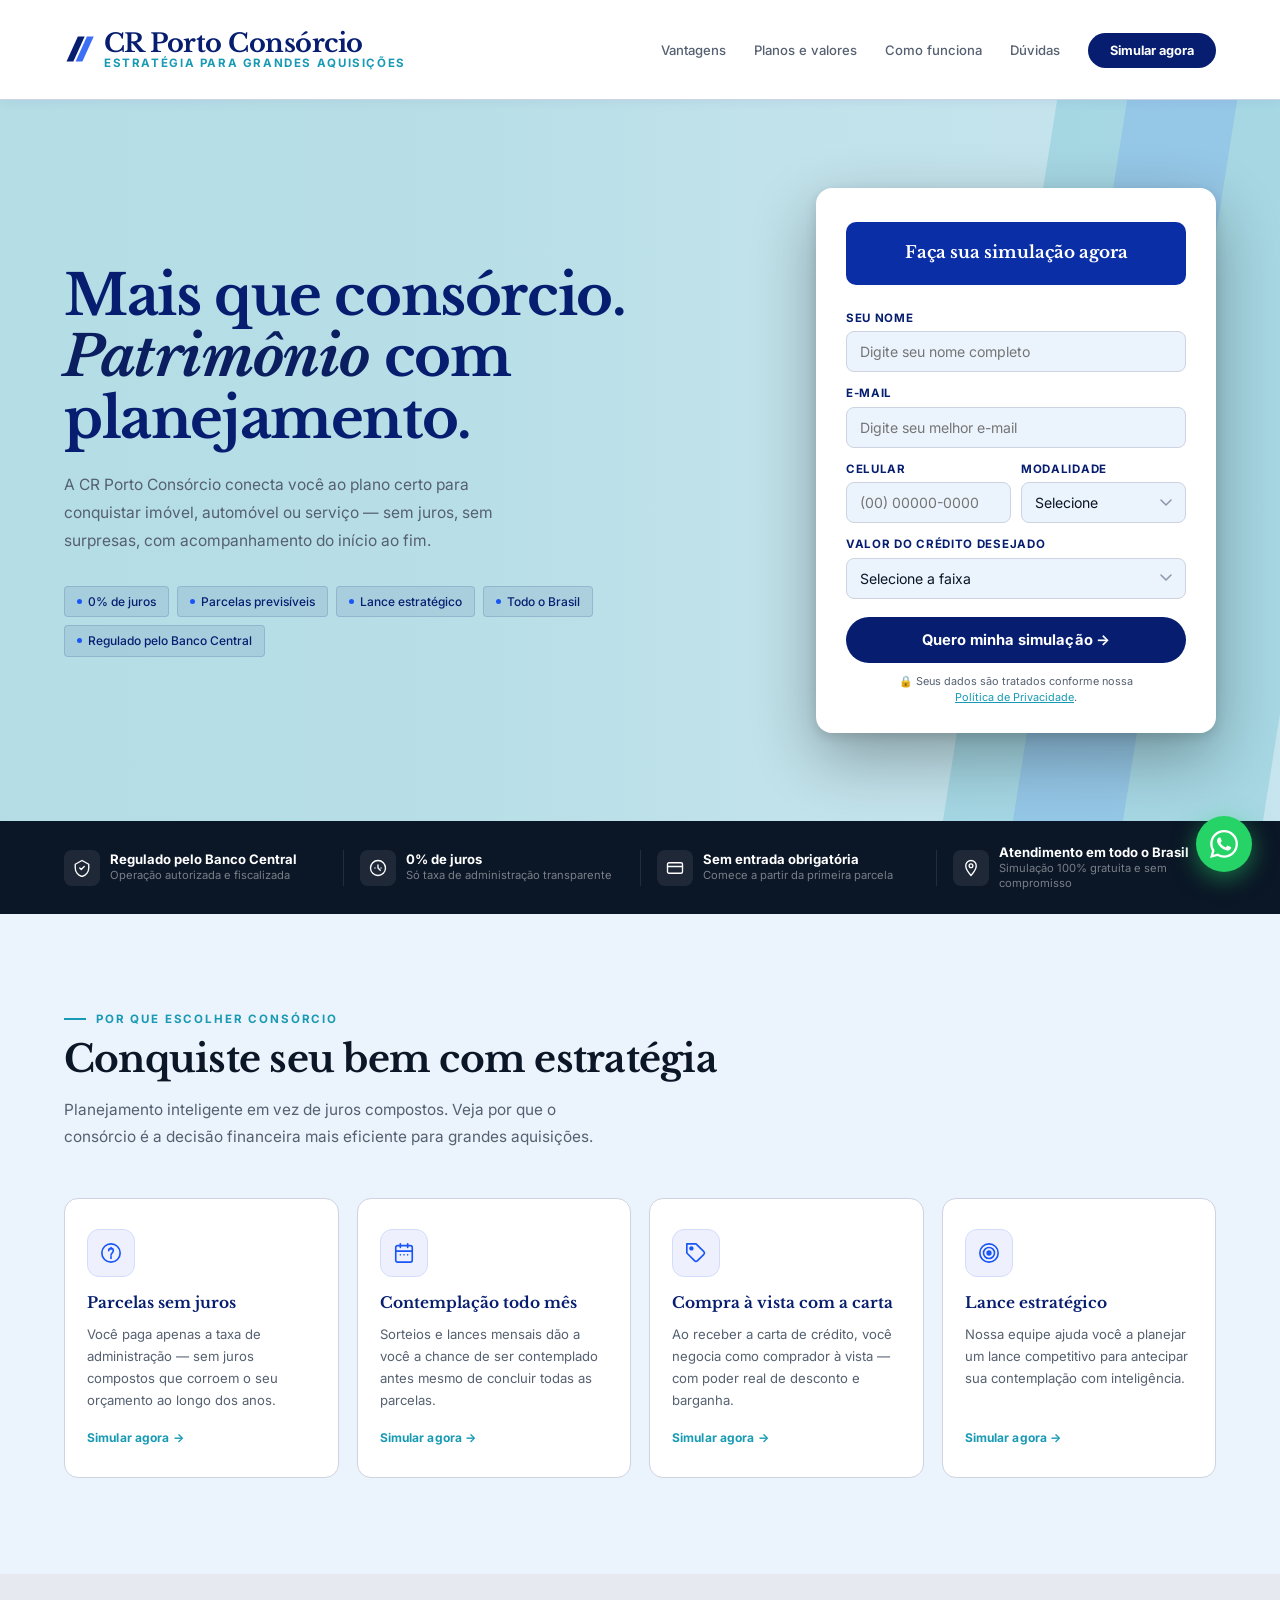
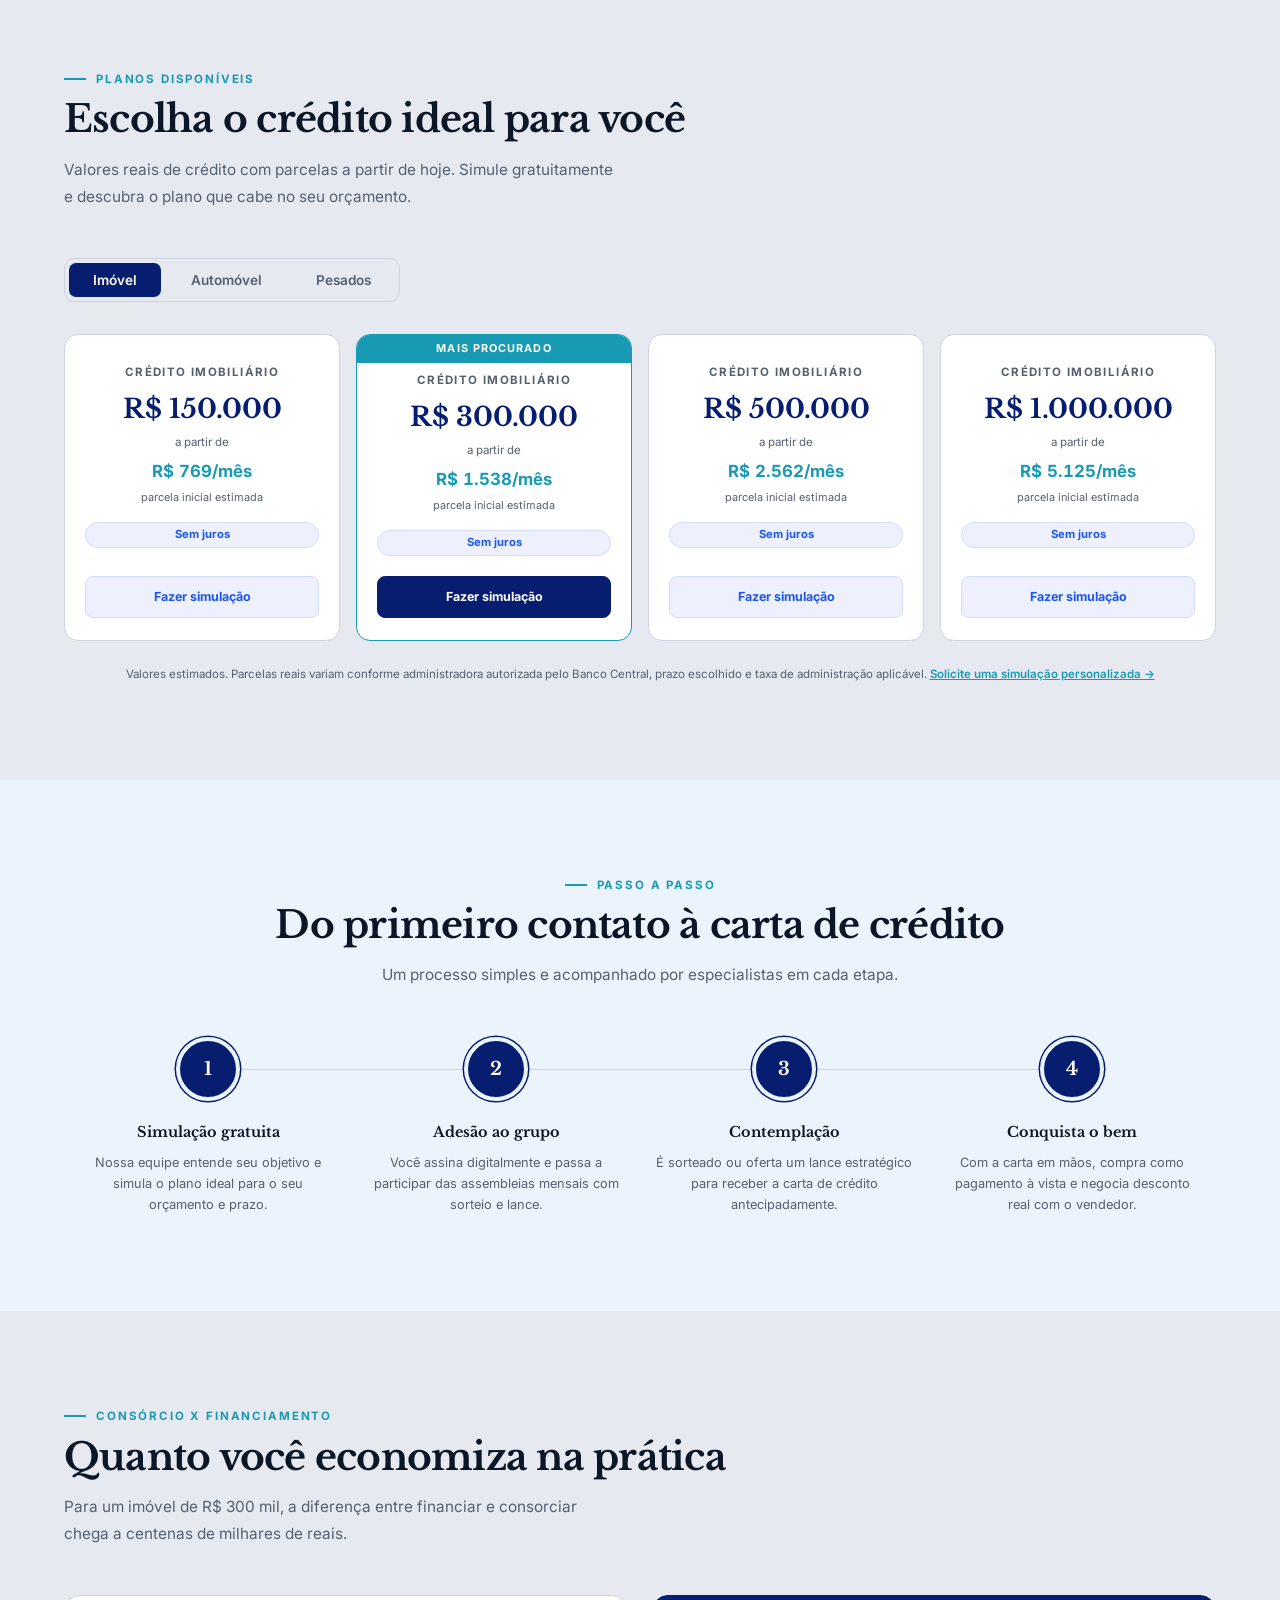
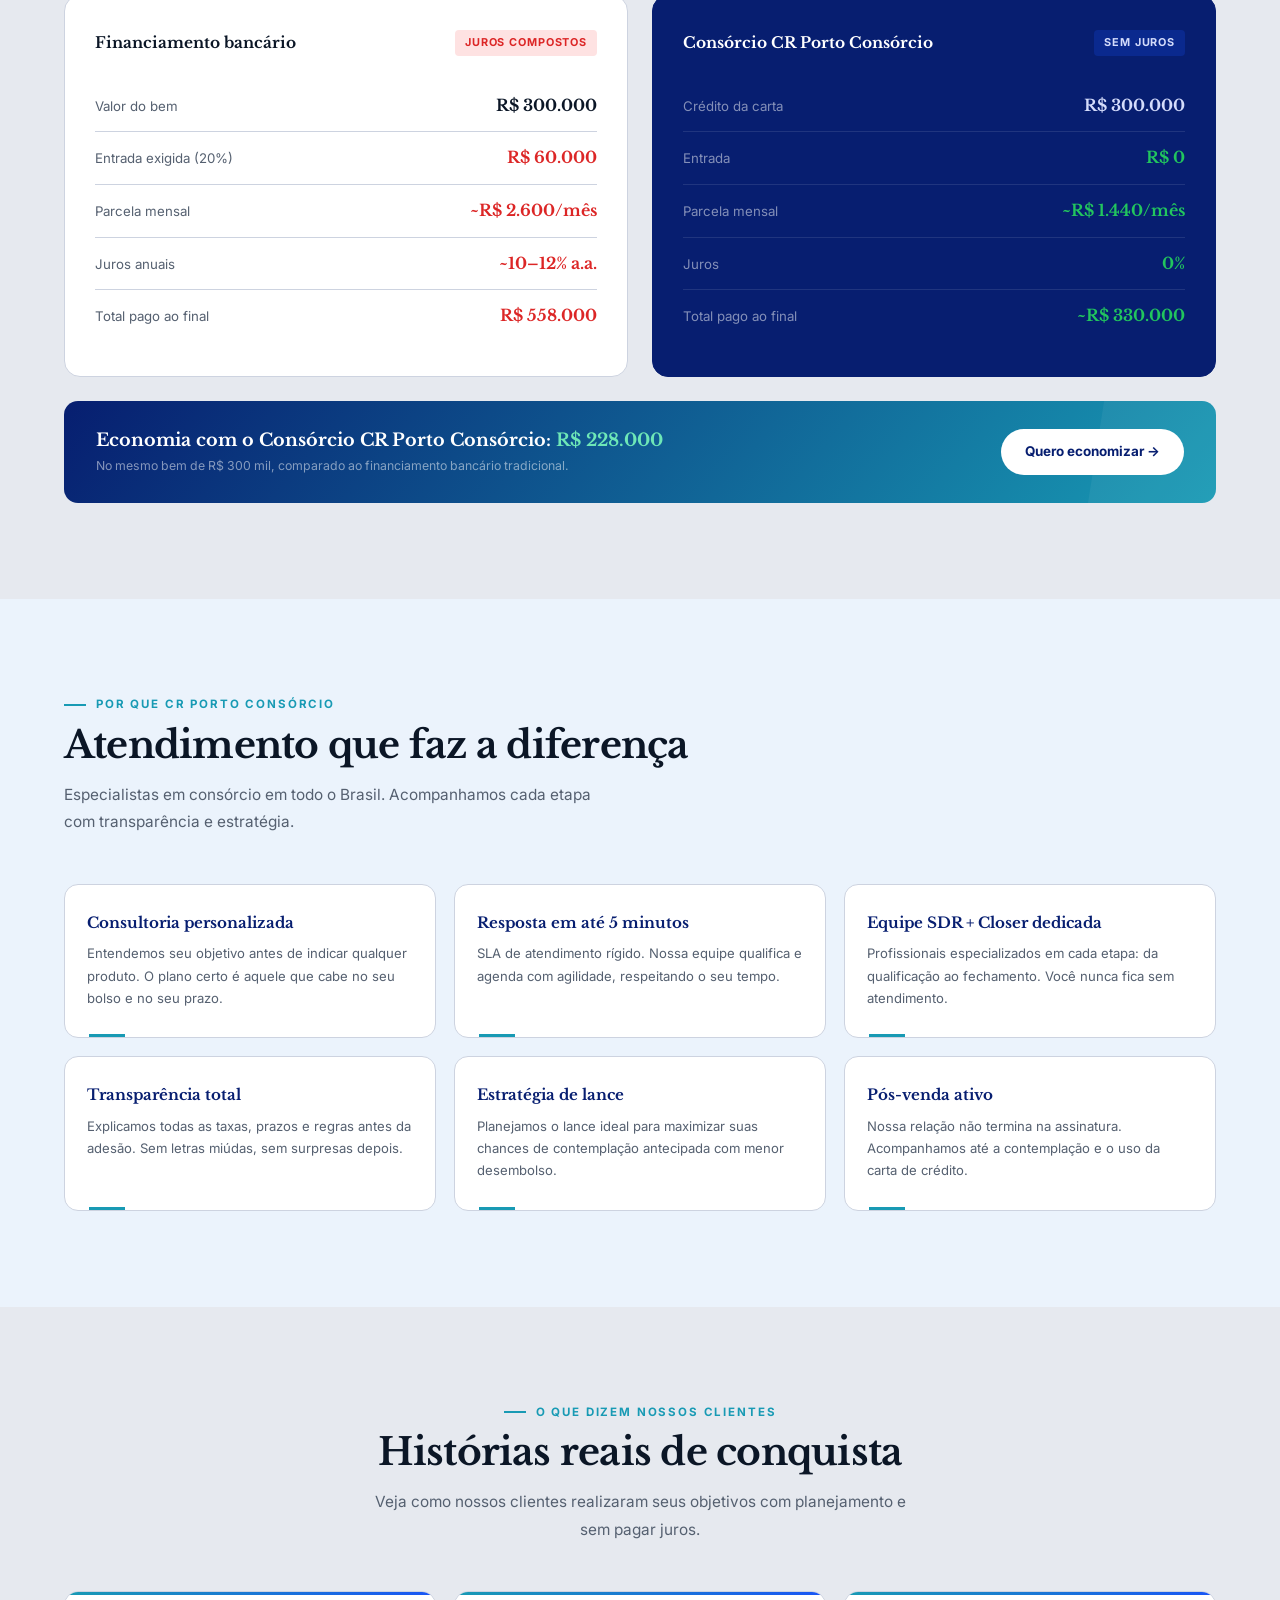
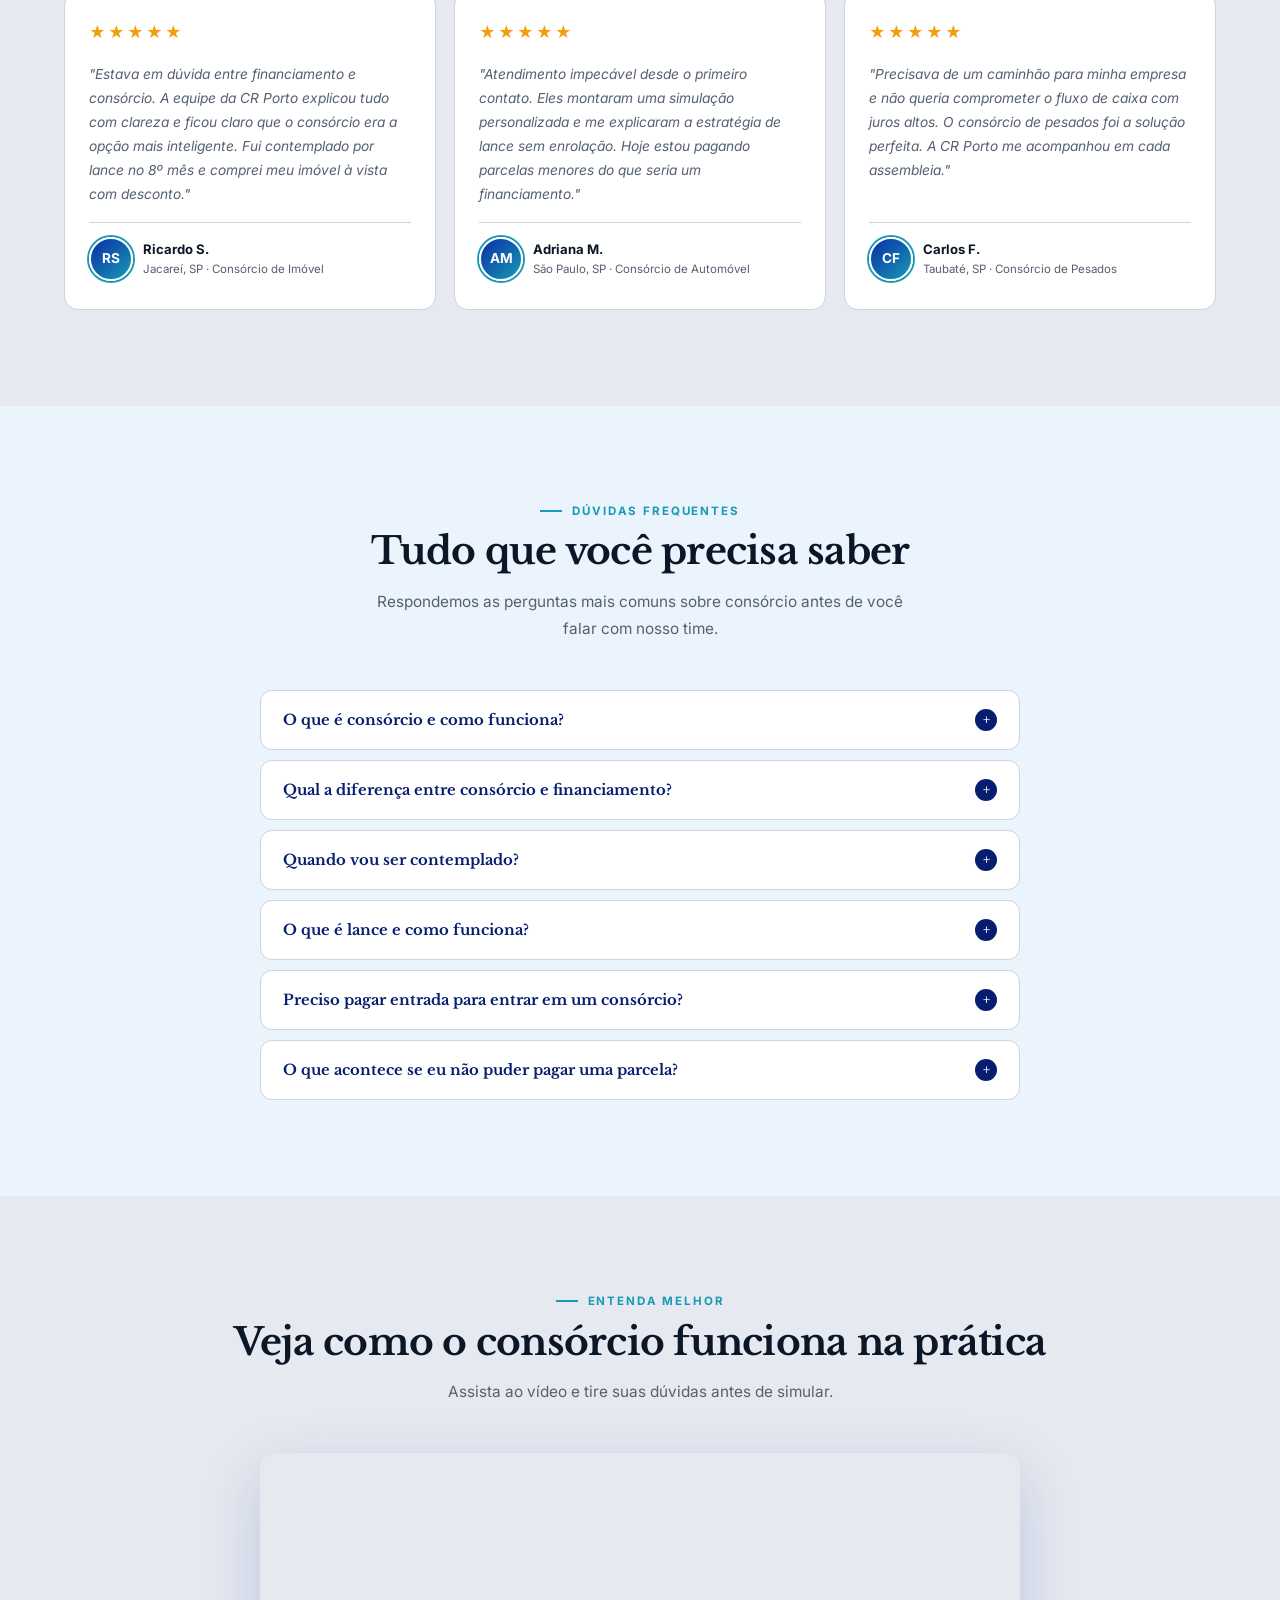
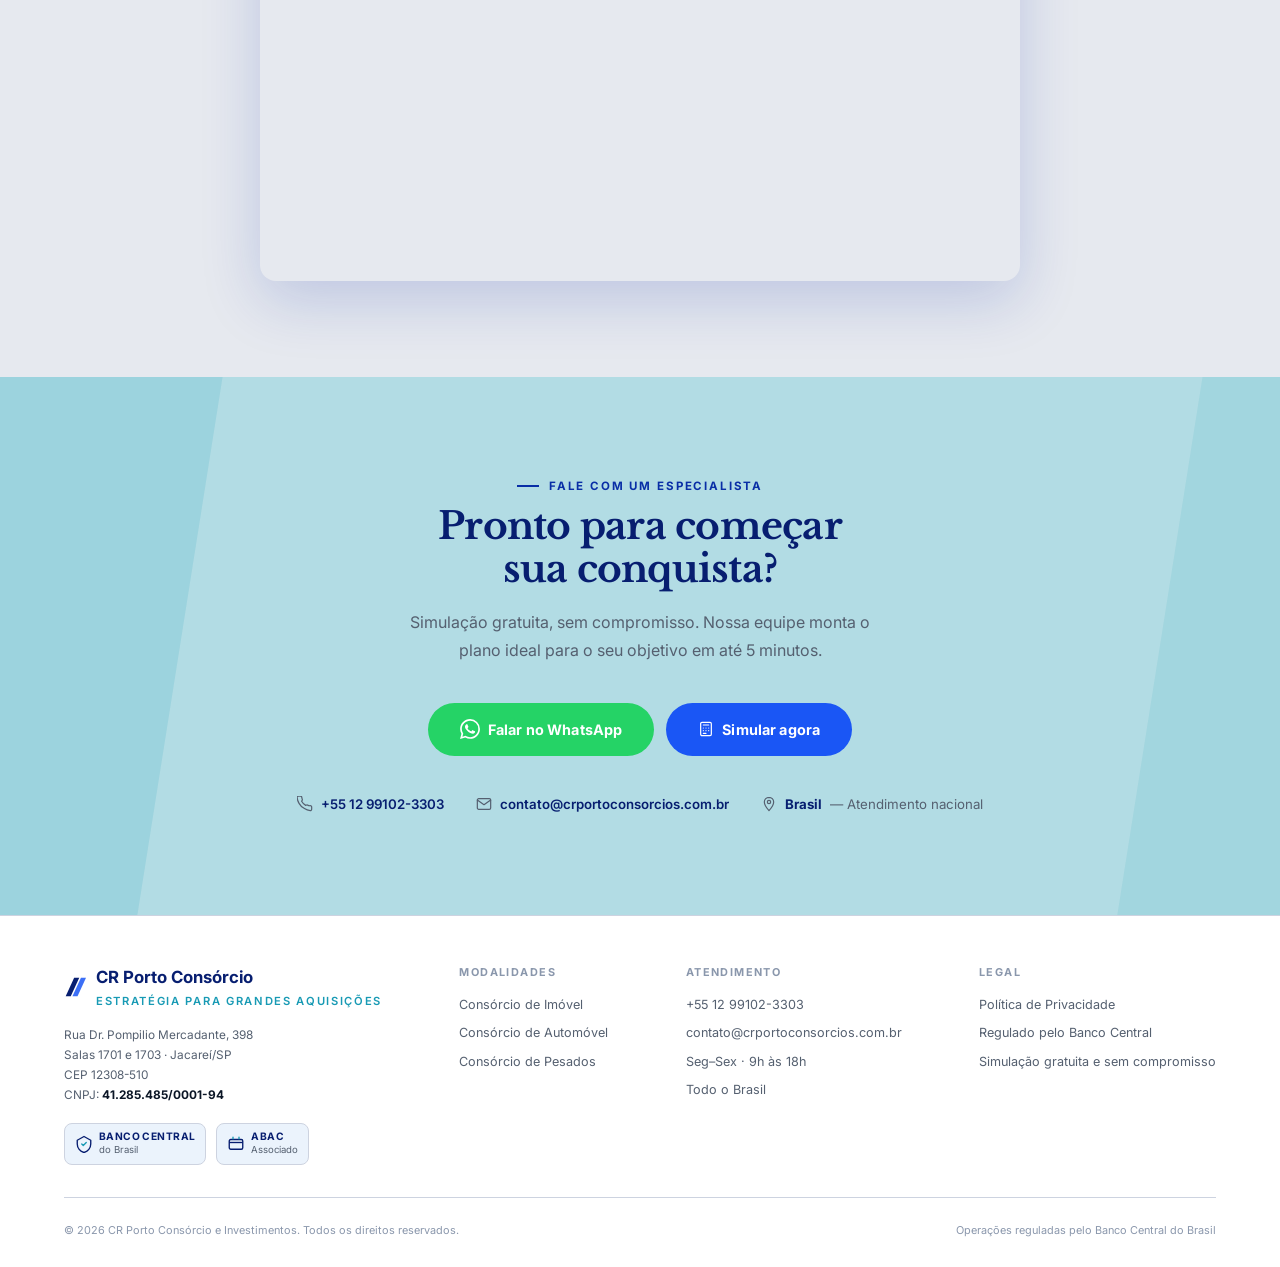
==== commit 22747457: "Troca botao 'Enviar e-mail' por 'Simular agora' (leva ao formulario) Co-Authored-By: Claude Opus 4.8" ====
--- a/index-v2.html
+++ b/index-v2.html
@@ -1886,8 +1886,8 @@
         <svg width="20" height="20" viewBox="0 0 24 24" fill="white" aria-hidden="true"><path d="M17.472 14.382c-.297-.149-1.758-.867-2.03-.967-.273-.099-.471-.148-.67.15-.197.297-.767.966-.94 1.164-.173.199-.347.223-.644.075-.297-.15-1.255-.463-2.39-1.475-.883-.788-1.48-1.761-1.653-2.059-.173-.297-.018-.458.13-.606.134-.133.298-.347.446-.52.149-.174.198-.298.298-.497.099-.198.05-.371-.025-.52-.075-.149-.669-1.612-.916-2.207-.242-.579-.487-.5-.669-.51-.173-.008-.371-.01-.57-.01-.198 0-.52.074-.792.372-.272.297-1.04 1.016-1.04 2.479 0 1.462 1.065 2.875 1.213 3.074.149.198 2.096 3.2 5.077 4.487.709.306 1.262.489 1.694.625.712.227 1.36.195 1.871.118.571-.085 1.758-.719 2.006-1.413.248-.694.248-1.289.173-1.413-.074-.124-.272-.198-.57-.347m-5.421 7.403h-.004a9.87 9.87 0 01-5.031-1.378l-.361-.214-3.741.982.998-3.648-.235-.374a9.86 9.86 0 01-1.51-5.26c.001-5.45 4.436-9.884 9.888-9.884 2.64 0 5.122 1.03 6.988 2.898a9.825 9.825 0 012.893 6.994c-.003 5.45-4.437 9.884-9.885 9.884m8.413-18.297A11.815 11.815 0 0012.05 0C5.495 0 .16 5.335.157 11.892c0 2.096.547 4.142 1.588 5.945L.057 24l6.305-1.654a11.882 11.882 0 005.683 1.448h.005c6.554 0 11.89-5.335 11.893-11.893a11.821 11.821 0 00-3.48-8.413z"/></svg>
         Falar no WhatsApp
       </a>
-      <a href="mailto:contato@crportoconsorcios.com.br" class="btn-primary">
-        <svg width="16" height="16" viewBox="0 0 24 24" fill="none" stroke="white" stroke-width="1.8" stroke-linecap="round" stroke-linejoin="round" aria-hidden="true"><path d="M4 4h16c1.1 0 2 .9 2 2v12c0 1.1-.9 2-2 2H4c-1.1 0-2-.9-2-2V6c0-1.1.9-2 2-2z"/><polyline points="22,6 12,13 2,6"/></svg> Enviar e-mail
+      <a href="#simulacao" class="btn-primary">
+        <svg width="16" height="16" viewBox="0 0 24 24" fill="none" stroke="white" stroke-width="1.8" stroke-linecap="round" stroke-linejoin="round" aria-hidden="true"><rect x="4" y="2" width="16" height="20" rx="2"/><line x1="8" y1="6" x2="16" y2="6"/><line x1="8" y1="10.5" x2="8" y2="10.5"/><line x1="12" y1="10.5" x2="12" y2="10.5"/><line x1="16" y1="10.5" x2="16" y2="10.5"/><line x1="8" y1="14.5" x2="8" y2="14.5"/><line x1="12" y1="14.5" x2="12" y2="14.5"/><line x1="16" y1="14.5" x2="16" y2="14.5"/><line x1="8" y1="18.5" x2="12" y2="18.5"/></svg> Simular agora
       </a>
     </div>
     <div class="contact-row">
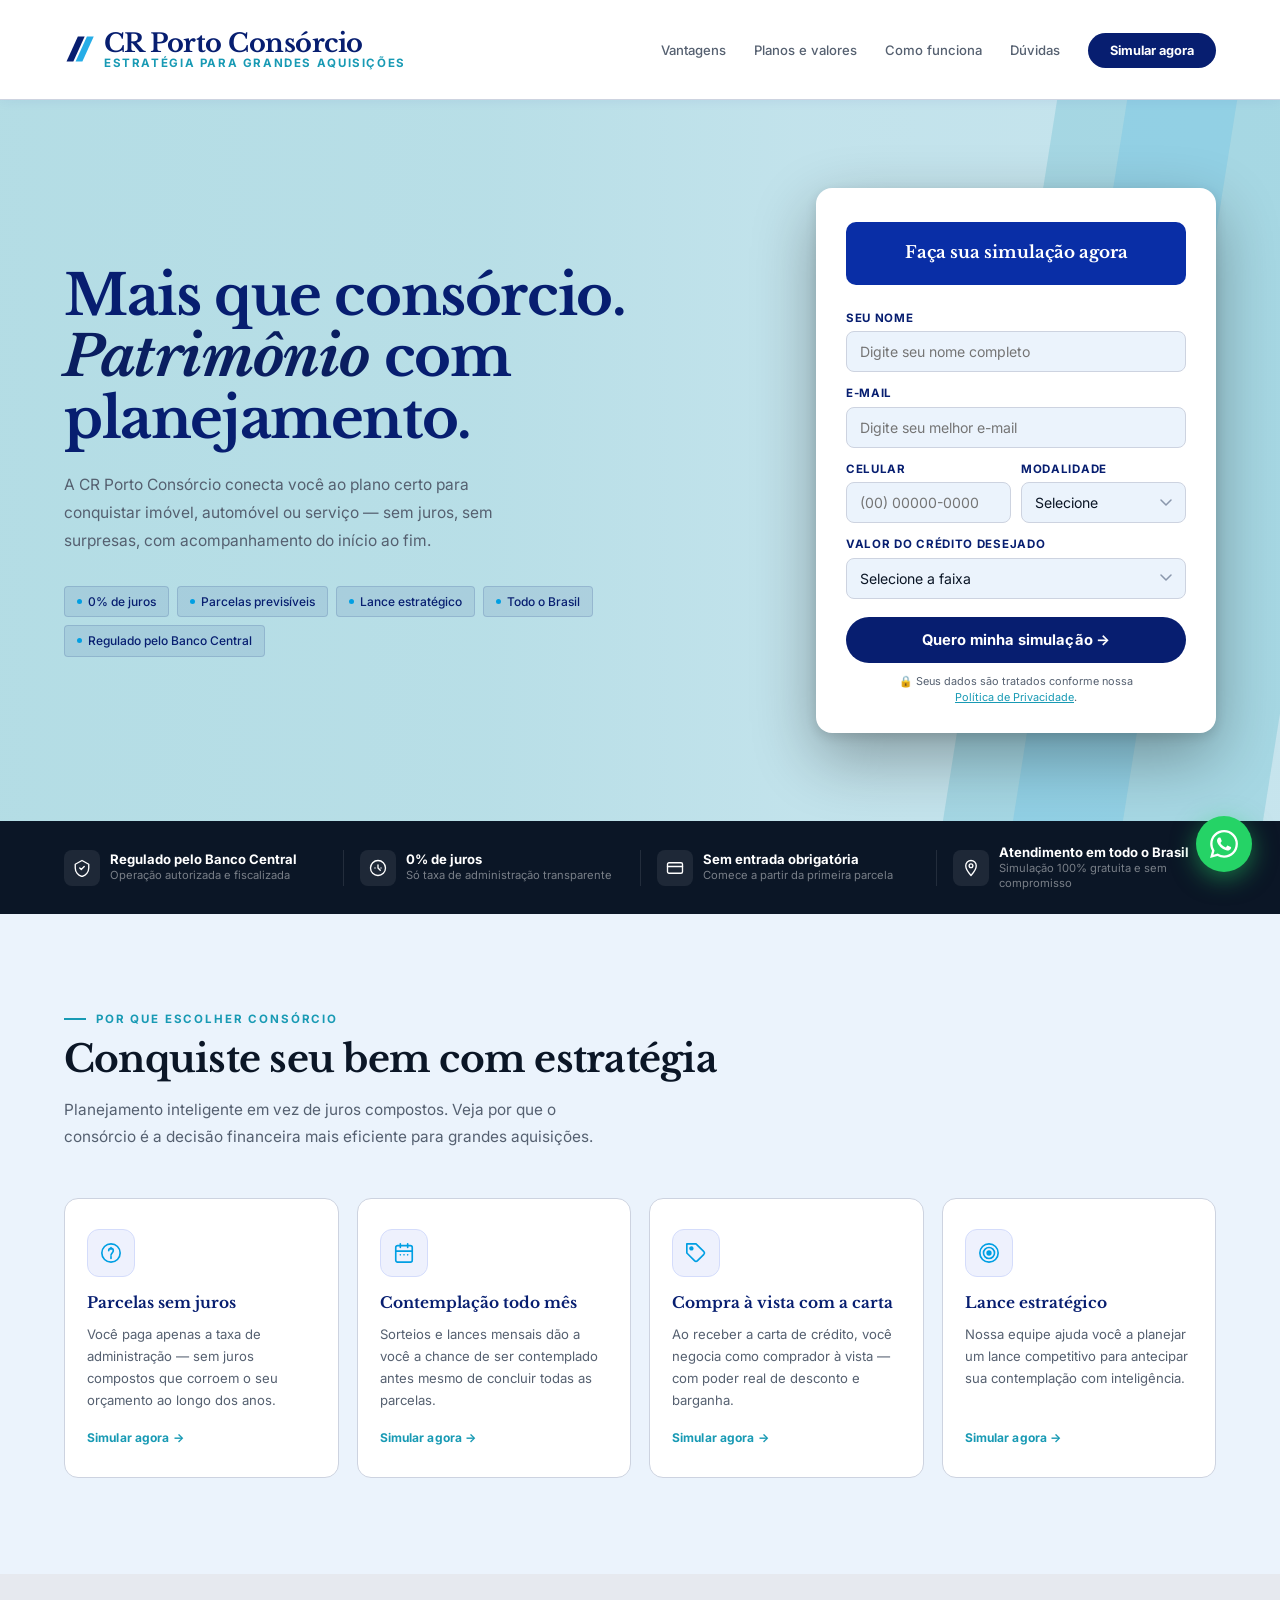
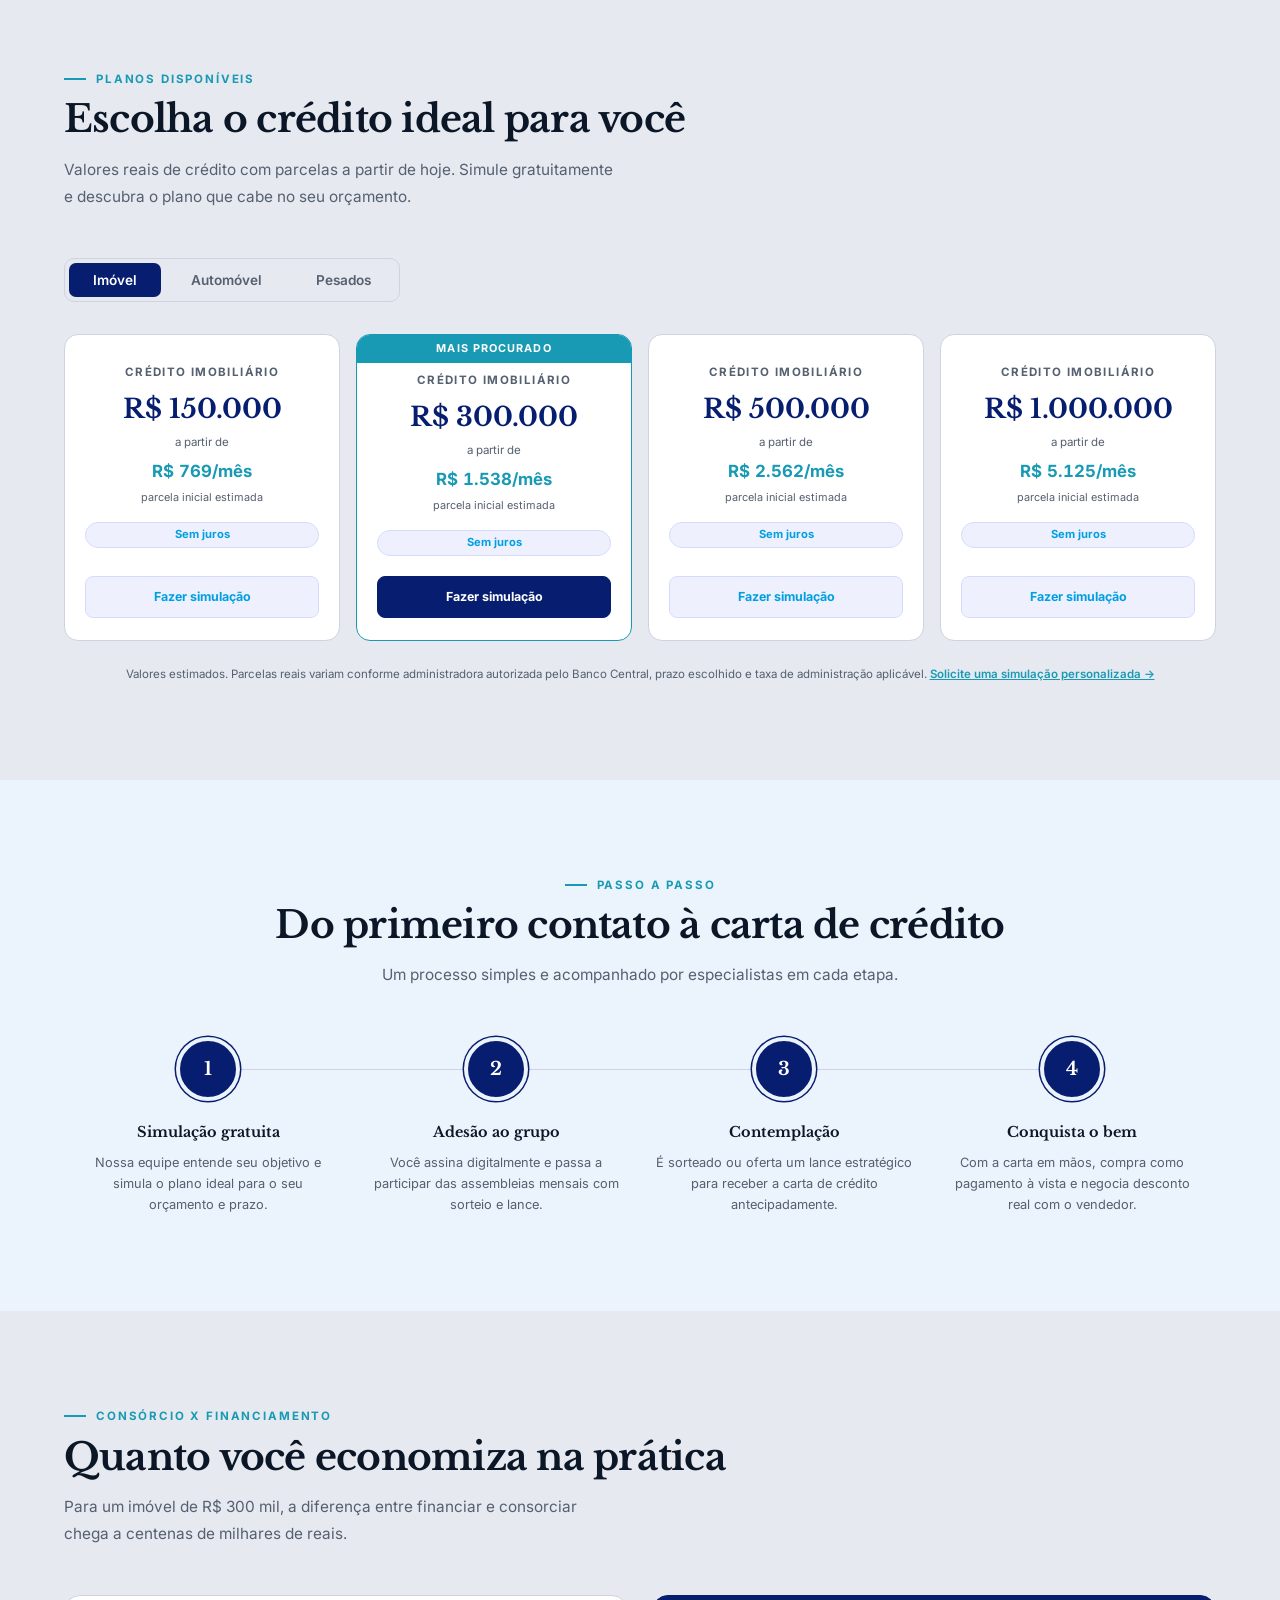
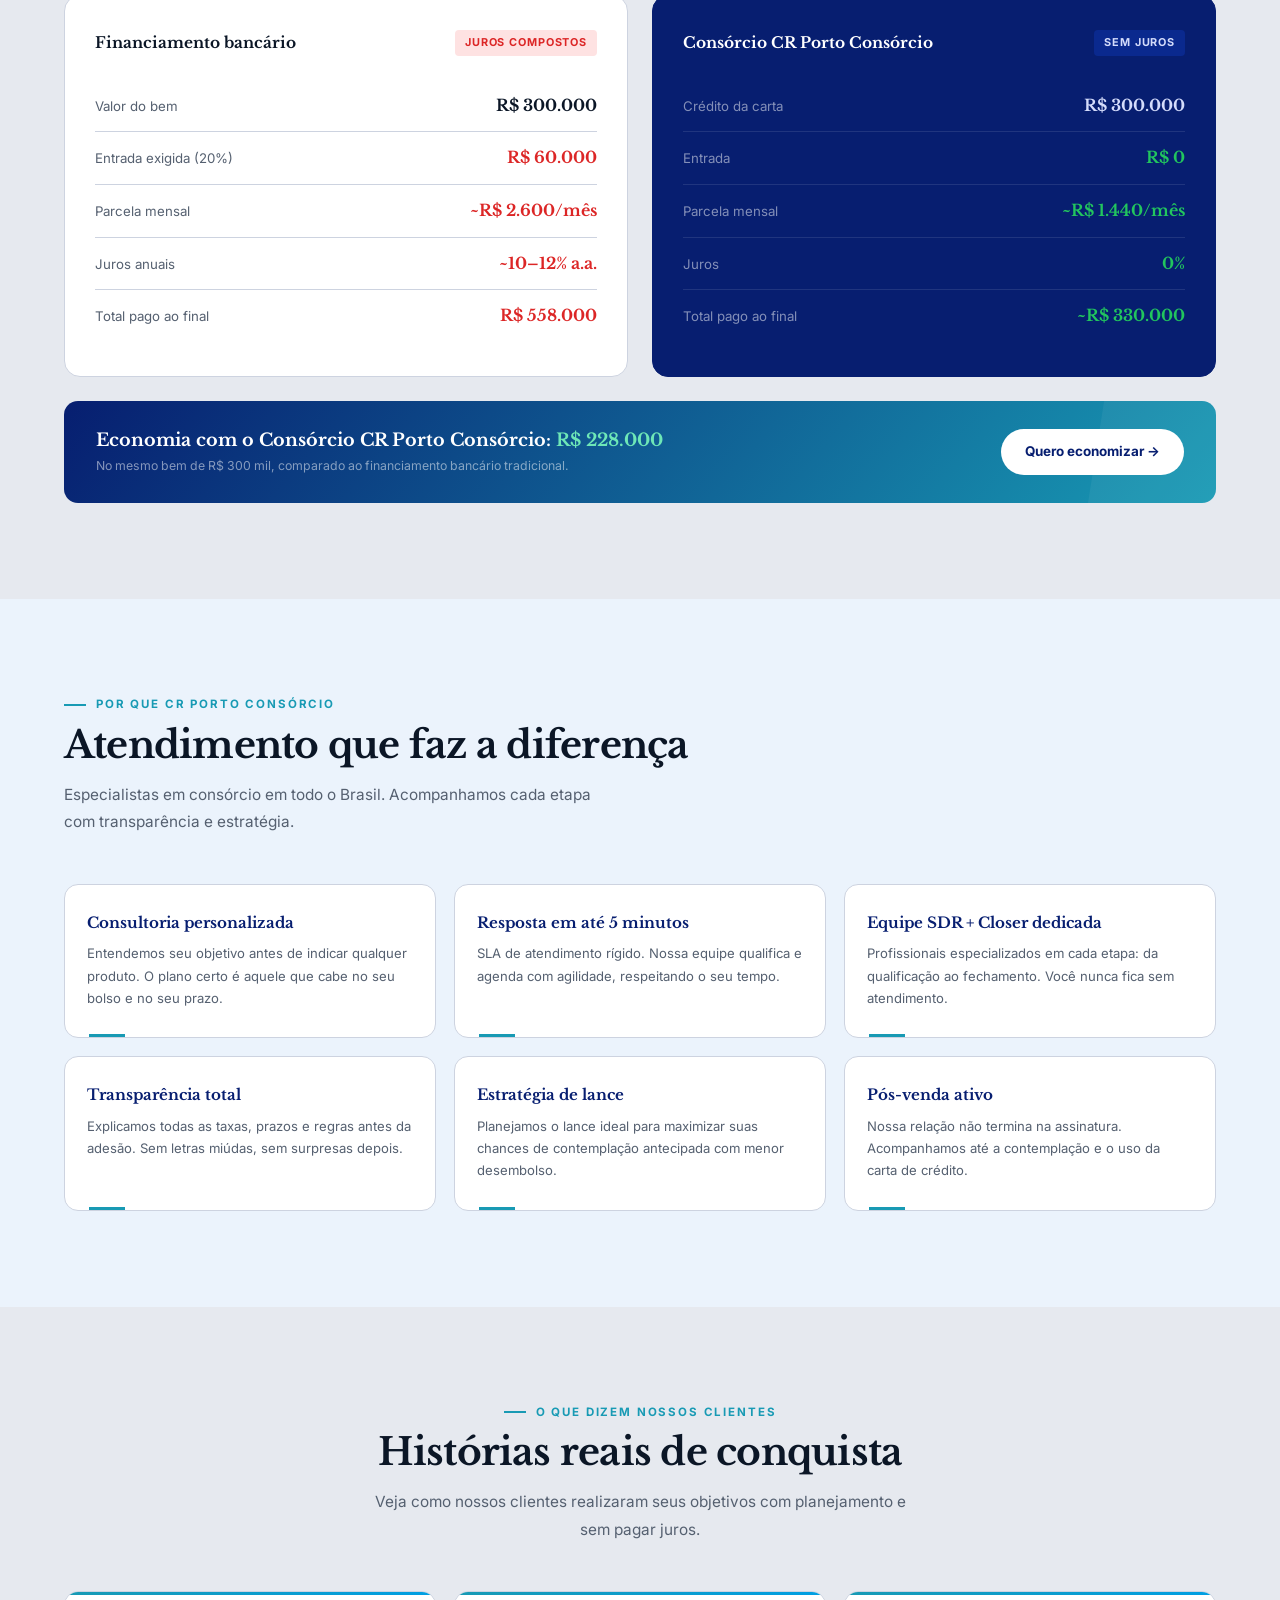
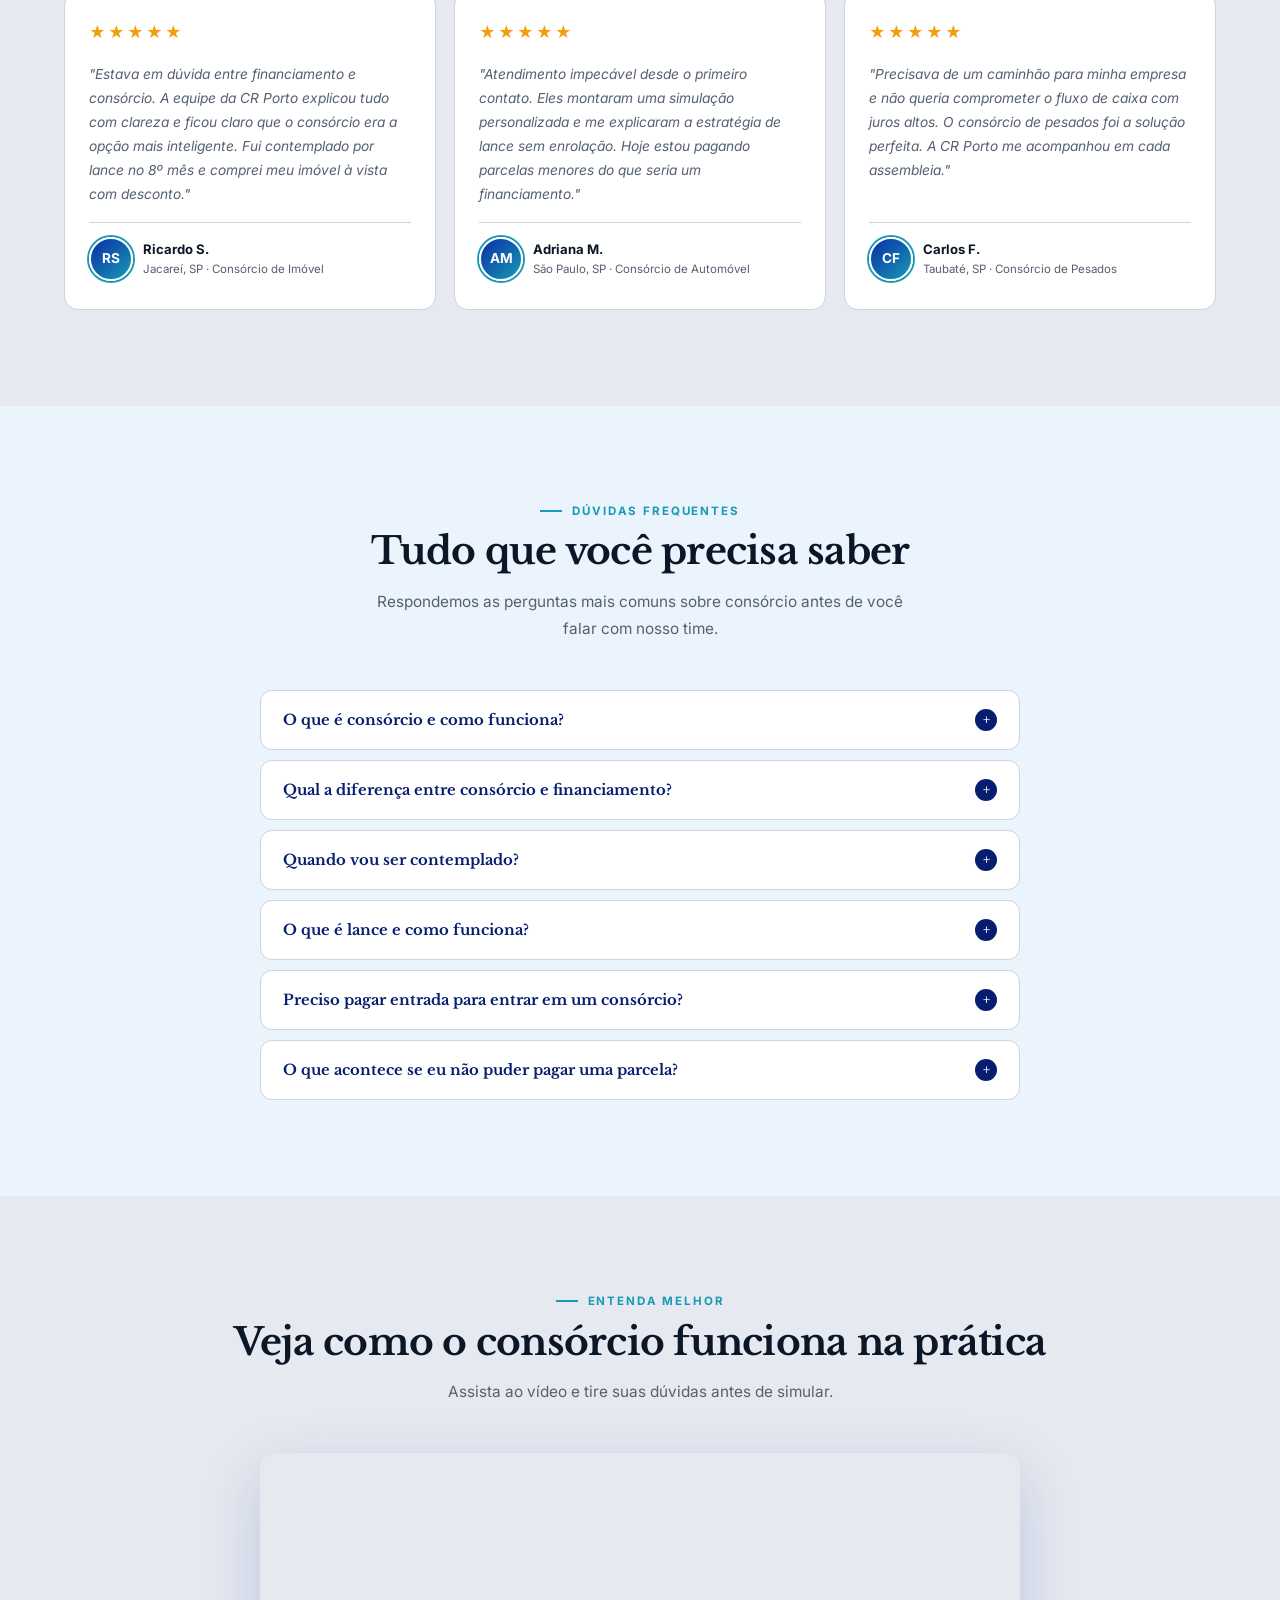
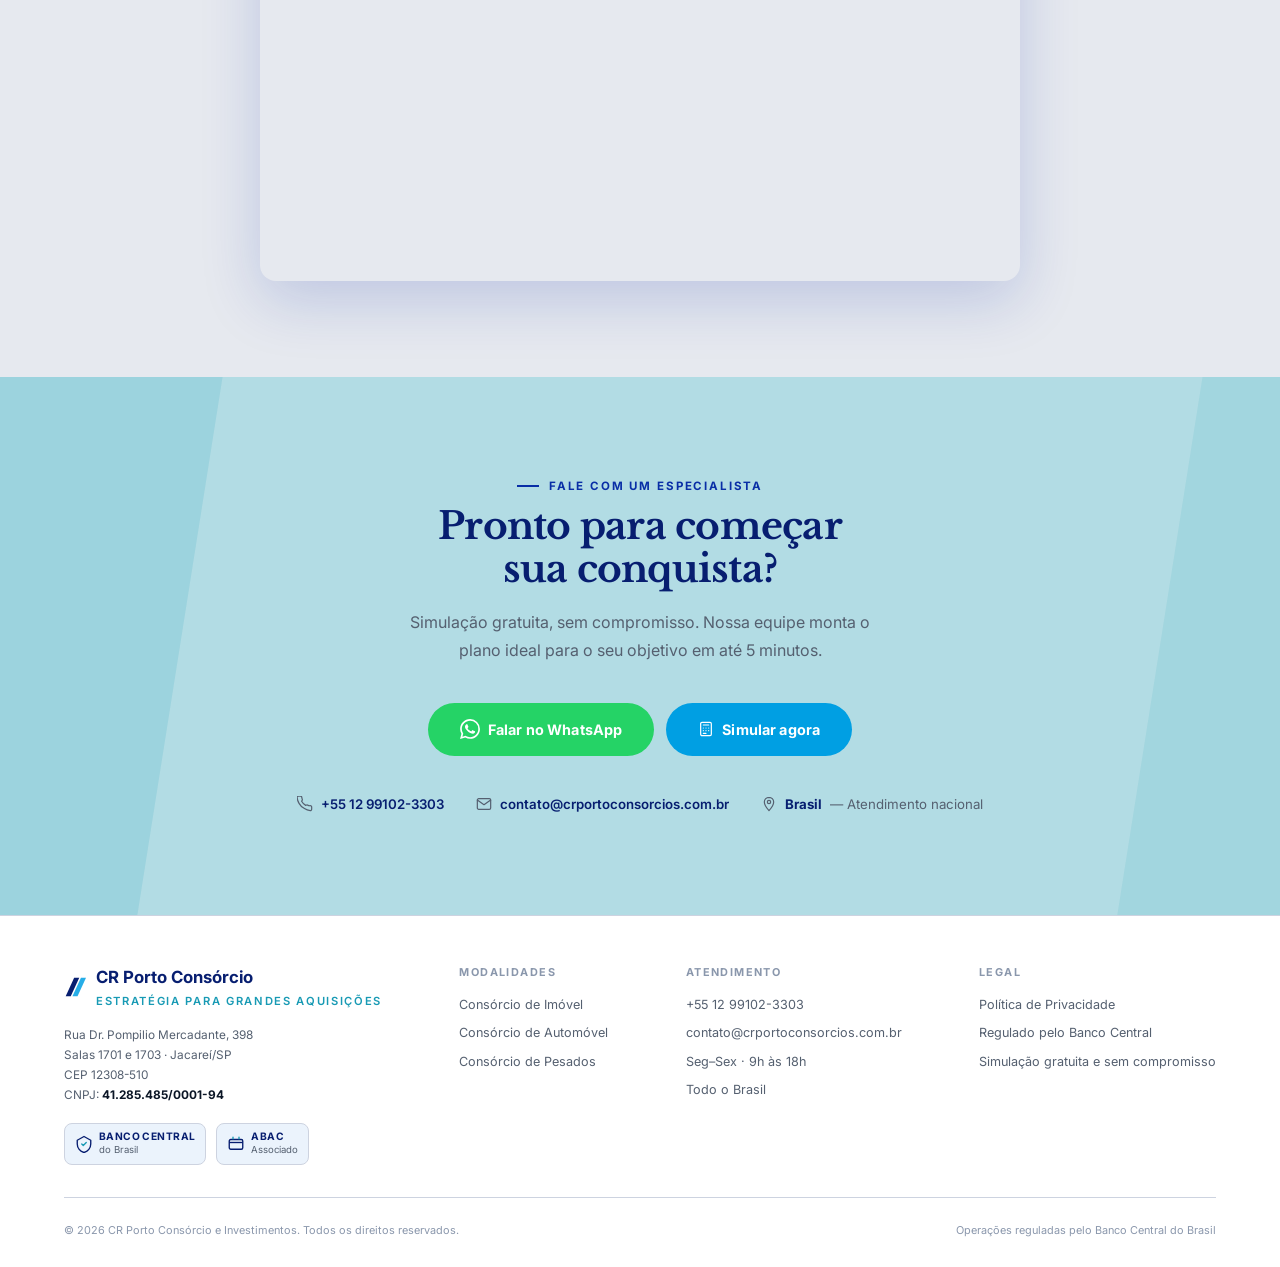
==== commit 3f58f382: "Troca azul primario #1A56F5 por #009FE3 (CTAs e destaques) Co-Authored-By: Claude Opus 4.8 <noreply@" ====
--- a/index-v2.html
+++ b/index-v2.html
@@ -14,7 +14,7 @@
     --navy:        #071E70;
     --navy-mid:    #092EA6;
     --teal:        #189ab4;   /* acento secundário — links, ícones */
-    --blue:        #1A56F5;   /* acento primário — CTAs, destaques */
+    --blue:        #009FE3;   /* acento primário — CTAs, destaques */
     --blue-light:  #D4DCFB;
     --blue-faint:  #EEF1FD;
     --hero-bg:     #B2DCE4;
@@ -1276,7 +1276,7 @@
   <a href="#inicio" class="nav-logo">
     <svg class="logo-svg" width="30" height="34" viewBox="0 0 26 30" fill="none" aria-hidden="true">
       <path d="M2 26L12 4H18L8 26H2Z" fill="#071E70"/>
-      <path d="M10 26L20 4H26L16 26H10Z" fill="#1A56F5" opacity="0.85"/>
+      <path d="M10 26L20 4H26L16 26H10Z" fill="#009FE3" opacity="0.85"/>
     </svg>
     <div class="nav-logo-text">
       <span class="nav-logo-name">CR Porto Consórcio</span>
@@ -1414,25 +1414,25 @@
     </div>
     <div class="vant-grid">
       <div class="vant-card">
-        <div class="vant-icon"><svg width="22" height="22" viewBox="0 0 24 24" fill="none" stroke="#1A56F5" stroke-width="1.8" stroke-linecap="round" stroke-linejoin="round" aria-hidden="true"><circle cx="12" cy="12" r="10"/><path d="M12 6v2m0 8v2M9.5 9.5C9.5 8.12 10.62 7 12 7c1.38 0 2.5 1.12 2.5 2.5 0 2-2.5 3-2.5 5"/></svg></div>
+        <div class="vant-icon"><svg width="22" height="22" viewBox="0 0 24 24" fill="none" stroke="#009FE3" stroke-width="1.8" stroke-linecap="round" stroke-linejoin="round" aria-hidden="true"><circle cx="12" cy="12" r="10"/><path d="M12 6v2m0 8v2M9.5 9.5C9.5 8.12 10.62 7 12 7c1.38 0 2.5 1.12 2.5 2.5 0 2-2.5 3-2.5 5"/></svg></div>
         <h3>Parcelas sem juros</h3>
         <p>Você paga apenas a taxa de administração — sem juros compostos que corroem o seu orçamento ao longo dos anos.</p>
         <a href="#simulacao" class="vant-link">Simular agora →</a>
       </div>
       <div class="vant-card">
-        <div class="vant-icon"><svg width="22" height="22" viewBox="0 0 24 24" fill="none" stroke="#1A56F5" stroke-width="1.8" stroke-linecap="round" stroke-linejoin="round" aria-hidden="true"><rect x="3" y="4" width="18" height="18" rx="2"/><path d="M16 2v4M8 2v4M3 10h18"/><path d="M8 14h.01M12 14h.01M16 14h.01"/></svg></div>
+        <div class="vant-icon"><svg width="22" height="22" viewBox="0 0 24 24" fill="none" stroke="#009FE3" stroke-width="1.8" stroke-linecap="round" stroke-linejoin="round" aria-hidden="true"><rect x="3" y="4" width="18" height="18" rx="2"/><path d="M16 2v4M8 2v4M3 10h18"/><path d="M8 14h.01M12 14h.01M16 14h.01"/></svg></div>
         <h3>Contemplação todo mês</h3>
         <p>Sorteios e lances mensais dão a você a chance de ser contemplado antes mesmo de concluir todas as parcelas.</p>
         <a href="#simulacao" class="vant-link">Simular agora →</a>
       </div>
       <div class="vant-card">
-        <div class="vant-icon"><svg width="22" height="22" viewBox="0 0 24 24" fill="none" stroke="#1A56F5" stroke-width="1.8" stroke-linecap="round" stroke-linejoin="round" aria-hidden="true"><path d="M20.59 13.41l-7.17 7.17a2 2 0 01-2.83 0L2 12V2h10l8.59 8.59a2 2 0 010 2.82z"/><circle cx="7" cy="7" r="1.5" fill="#1A56F5"/></svg></div>
+        <div class="vant-icon"><svg width="22" height="22" viewBox="0 0 24 24" fill="none" stroke="#009FE3" stroke-width="1.8" stroke-linecap="round" stroke-linejoin="round" aria-hidden="true"><path d="M20.59 13.41l-7.17 7.17a2 2 0 01-2.83 0L2 12V2h10l8.59 8.59a2 2 0 010 2.82z"/><circle cx="7" cy="7" r="1.5" fill="#009FE3"/></svg></div>
         <h3>Compra à vista com a carta</h3>
         <p>Ao receber a carta de crédito, você negocia como comprador à vista — com poder real de desconto e barganha.</p>
         <a href="#simulacao" class="vant-link">Simular agora →</a>
       </div>
       <div class="vant-card">
-        <div class="vant-icon"><svg width="22" height="22" viewBox="0 0 24 24" fill="none" stroke="#1A56F5" stroke-width="1.8" stroke-linecap="round" stroke-linejoin="round" aria-hidden="true"><circle cx="12" cy="12" r="10"/><circle cx="12" cy="12" r="6"/><circle cx="12" cy="12" r="2" fill="#1A56F5"/></svg></div>
+        <div class="vant-icon"><svg width="22" height="22" viewBox="0 0 24 24" fill="none" stroke="#009FE3" stroke-width="1.8" stroke-linecap="round" stroke-linejoin="round" aria-hidden="true"><circle cx="12" cy="12" r="10"/><circle cx="12" cy="12" r="6"/><circle cx="12" cy="12" r="2" fill="#009FE3"/></svg></div>
         <h3>Lance estratégico</h3>
         <p>Nossa equipe ajuda você a planejar um lance competitivo para antecipar sua contemplação com inteligência.</p>
         <a href="#simulacao" class="vant-link">Simular agora →</a>
@@ -1882,7 +1882,7 @@
     <h2>Pronto para começar sua conquista?</h2>
     <p class="cta-lead">Simulação gratuita, sem compromisso. Nossa equipe monta o plano ideal para o seu objetivo em até 5 minutos.</p>
     <div class="cta-btns">
-      <a href="https://wa.me/5512991023303?text=Ol%C3%A1%2C%20tenho%20interesse%20em%20fazer%20uma%20simula%C3%A7%C3%A3o%20de%20cons%C3%B3rcio." class="btn-whatsapp" target="_blank" rel="noopener noreferrer">
+      <a href="https://wa.me/5512991023303?text=Ol%C3%A1%2C%20tenho%20interesse%20em%20fazer%20uma%20simula%C3%A7%C3%A3o%20de%20cons%C3%B3rcio." class="btn-whatsapp js-wa-cta" target="_blank" rel="noopener noreferrer">
         <svg width="20" height="20" viewBox="0 0 24 24" fill="white" aria-hidden="true"><path d="M17.472 14.382c-.297-.149-1.758-.867-2.03-.967-.273-.099-.471-.148-.67.15-.197.297-.767.966-.94 1.164-.173.199-.347.223-.644.075-.297-.15-1.255-.463-2.39-1.475-.883-.788-1.48-1.761-1.653-2.059-.173-.297-.018-.458.13-.606.134-.133.298-.347.446-.52.149-.174.198-.298.298-.497.099-.198.05-.371-.025-.52-.075-.149-.669-1.612-.916-2.207-.242-.579-.487-.5-.669-.51-.173-.008-.371-.01-.57-.01-.198 0-.52.074-.792.372-.272.297-1.04 1.016-1.04 2.479 0 1.462 1.065 2.875 1.213 3.074.149.198 2.096 3.2 5.077 4.487.709.306 1.262.489 1.694.625.712.227 1.36.195 1.871.118.571-.085 1.758-.719 2.006-1.413.248-.694.248-1.289.173-1.413-.074-.124-.272-.198-.57-.347m-5.421 7.403h-.004a9.87 9.87 0 01-5.031-1.378l-.361-.214-3.741.982.998-3.648-.235-.374a9.86 9.86 0 01-1.51-5.26c.001-5.45 4.436-9.884 9.888-9.884 2.64 0 5.122 1.03 6.988 2.898a9.825 9.825 0 012.893 6.994c-.003 5.45-4.437 9.884-9.885 9.884m8.413-18.297A11.815 11.815 0 0012.05 0C5.495 0 .16 5.335.157 11.892c0 2.096.547 4.142 1.588 5.945L.057 24l6.305-1.654a11.882 11.882 0 005.683 1.448h.005c6.554 0 11.89-5.335 11.893-11.893a11.821 11.821 0 00-3.48-8.413z"/></svg>
         Falar no WhatsApp
       </a>
@@ -1905,7 +1905,7 @@
       <div style="display:flex;align-items:center;gap:10px">
         <svg width="22" height="26" viewBox="0 0 26 30" fill="none" aria-hidden="true">
           <path d="M2 26L12 4H18L8 26H2Z" fill="#071E70"/>
-          <path d="M10 26L20 4H26L16 26H10Z" fill="#1A56F5" opacity="0.85"/>
+          <path d="M10 26L20 4H26L16 26H10Z" fill="#009FE3" opacity="0.85"/>
         </svg>
         <div>
           <div class="f-logo-name">CR Porto Consórcio</div>
@@ -2016,7 +2016,7 @@
 <!-- WHATSAPP FLOATING BUTTON -->
 <a
   href="https://wa.me/5512991023303?text=Ol%C3%A1%2C%20tenho%20interesse%20em%20fazer%20uma%20simula%C3%A7%C3%A3o%20de%20cons%C3%B3rcio."
-  class="whatsapp-float"
+  class="whatsapp-float js-wa-cta"
   target="_blank"
   rel="noopener noreferrer"
   aria-label="Falar no WhatsApp"
@@ -2082,6 +2082,24 @@
   modal.addEventListener('click', e => { if (e.target === modal) closeModal(); });
   document.addEventListener('keydown', e => { if (e.key === 'Escape') closeModal(); });
 
+  // WhatsApp CTA: coleta os dados no formulário antes de encaminhar ao WhatsApp
+  const WHATSAPP_NUMBER = '5512991023303';
+  let waPending = false;
+
+  function goToForm() {
+    const target = document.getElementById('simulacao');
+    if (target) target.scrollIntoView({ behavior: 'smooth', block: 'center' });
+    setTimeout(() => { const first = document.getElementById('f-nome'); if (first) first.focus({ preventScroll: true }); }, 450);
+  }
+
+  document.querySelectorAll('.js-wa-cta').forEach(el => {
+    el.addEventListener('click', e => { e.preventDefault(); waPending = true; goToForm(); });
+  });
+  // Links normais de "Simular agora" seguem o fluxo padrão (sem redirecionar ao WhatsApp)
+  document.querySelectorAll('a[href="#simulacao"]').forEach(el => {
+    el.addEventListener('click', () => { waPending = false; });
+  });
+
   // Form submit — webhook
   // ATENÇÃO: destino do lead ainda NÃO definido. Preencher WEBHOOK_URL com o hook
   // da subconta correta no GoHighLevel antes de depender da captura de leads.
@@ -2124,7 +2142,21 @@
           body: JSON.stringify(payload)
         });
       }
-    } catch (_) { /* mostra sucesso mesmo se webhook falhar */ }
+    } catch (_) { /* segue o fluxo mesmo se o webhook falhar */ }
+
+    if (waPending) {
+      // Monta a mensagem do WhatsApp com os dados preenchidos e encaminha o cliente
+      const linhas = [
+        'Olá! Acabei de fazer uma simulação no site da CR Porto Consórcio.',
+        nome  ? ('Nome: ' + nome)              : null,
+        tipo  ? ('Modalidade: ' + tipo)        : null,
+        valor ? ('Crédito desejado: ' + valor) : null,
+        tel   ? ('Telefone: ' + tel)           : null,
+        email ? ('E-mail: ' + email)           : null
+      ].filter(Boolean);
+      window.location.href = 'https://wa.me/' + WHATSAPP_NUMBER + '?text=' + encodeURIComponent(linhas.join('\n'));
+      return;
+    }
 
     document.getElementById('form-body').hidden = true;
     document.getElementById('form-success').hidden = false;
